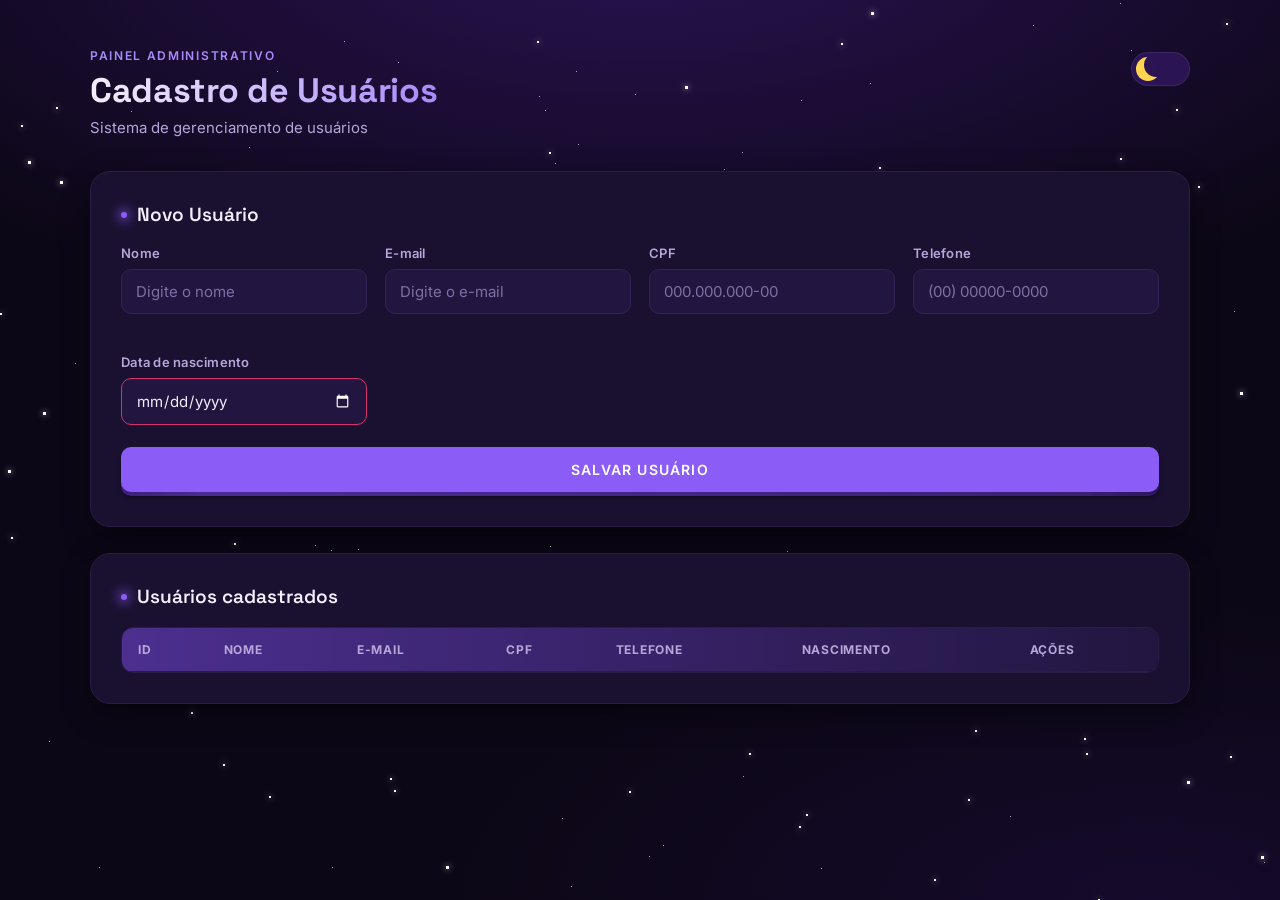
==== src/main/resources/static/index.html @ 02374634 "Initial commit" ====
<!DOCTYPE html>
<html lang="pt-BR">

<head>
    <meta charset="UTF-8">
    <meta name="viewport" content="width=device-width, initial-scale=1.0">
    <title>CRUD de Usuários</title>

    <link rel="preconnect" href="https://fonts.googleapis.com">
    <link rel="preconnect" href="https://fonts.gstatic.com" crossorigin>
    <link href="https://fonts.googleapis.com/css2?family=Space+Grotesk:wght@500;600;700&family=Inter:wght@400;500;600&display=swap" rel="stylesheet">

    <link rel="stylesheet" href="style.css">
</head>

<body data-theme="dark">

<div class="stars-wrap" aria-hidden="true">
    <div id="stars"></div>
    <div id="stars2"></div>
    <div id="stars3"></div>
</div>

<div class="container">

    <div class="header">
        <div class="header-top">
            <div>
                <p class="eyebrow">Painel administrativo</p>
                <h1>Cadastro de Usuários</h1>
                <p class="subtitle">Sistema de gerenciamento de usuários</p>
            </div>

            <label class="switch" title="Alternar tema claro/escuro">
                <input type="checkbox" id="themeToggle">
                <span class="slider"></span>
            </label>
        </div>
    </div>

    <div class="card">

        <h2>Novo Usuário</h2>

        <form id="formUsuario">

            <input type="hidden" id="id">

            <div class="grid">

                <div class="campo">
                    <label>Nome</label>
                    <input
                            type="text"
                            id="nome"
                            placeholder="Digite o nome"
                            required>
                </div>

                <div class="campo">
                    <label>E-mail</label>
                    <input
                            type="email"
                            id="email"
                            placeholder="Digite o e-mail"
                            required>
                </div>

                <div class="campo">
                    <label>CPF</label>
                    <input
                            type="text"
                            id="cpf"
                            placeholder="000.000.000-00"
                            inputmode="numeric"
                            maxlength="14"
                            required>
                    <span class="erro" id="erroCpf"></span>
                </div>

                <div class="campo">
                    <label>Telefone</label>
                    <input
                            type="text"
                            id="telefone"
                            placeholder="(00) 00000-0000"
                            inputmode="numeric"
                            maxlength="15"
                            required>
                    <span class="erro" id="erroTelefone"></span>
                </div>

                <div class="campo">
                    <label>Data de nascimento</label>
                    <input
                            type="date"
                            id="dataNascimento"
                            required>
                </div>

            </div>

            <button type="submit" class="pushable btn-salvar">
                <span class="shadow"></span>
                <span class="edge"></span>
                <span class="front">Salvar Usuário</span>
            </button>

        </form>

    </div>

    <div class="card">

        <h2>Usuários cadastrados</h2>

        <div class="table-wrap">
            <table>

                <thead>

                <tr>
                    <th>ID</th>
                    <th>Nome</th>
                    <th>E-mail</th>
                    <th>CPF</th>
                    <th>Telefone</th>
                    <th>Nascimento</th>
                    <th>Ações</th>
                </tr>

                </thead>

                <tbody id="tabelaUsuarios">

                </tbody>

            </table>
        </div>

    </div>

</div>

<script src="js.js"></script>

</body>
</html>
---- src/main/resources/static/style.css ----
/* =========================================================
   CRUD de Usuários — tema "Midnight Purple"
   ========================================================= */

* {
    margin: 0;
    padding: 0;
    box-sizing: border-box;
}

:root {
    --font-display: "Space Grotesk", "Segoe UI", sans-serif;
    --font-body: "Inter", "Segoe UI", sans-serif;
    --radius: 14px;
}

/* ---------- Tema escuro (padrão) ---------- */
body[data-theme="dark"] {
    --bg-deep: #0c0716;
    --bg-glow-1: #2a1354;
    --bg-glow-2: #150a2b;
    --surface: #1a1130;
    --surface-2: #221640;
    --surface-hover: #291a4d;
    --border: #362355;
    --border-soft: #2a1c47;
    --text: #f4eefc;
    --text-dim: #b6a6d9;
    --text-faint: #7f6ea3;
    --accent: #8b5cf6;
    --accent-strong: #a78bfa;
    --accent-soft: #4c2f8f;
    --on-accent: #ffffff;
    --danger: #d6336c;
    --danger-strong: #e64980;
    --star-opacity: 1;
    --shadow-soft: 0 10px 30px rgba(0, 0, 0, .45);
    color-scheme: dark;
}

/* ---------- Tema claro ---------- */
body[data-theme="light"] {
    --bg-deep: #f3effa;
    --bg-glow-1: #e7defb;
    --bg-glow-2: #ffffff;
    --surface: #ffffff;
    --surface-2: #f6f2fc;
    --surface-hover: #efe7fb;
    --border: #e0d3f7;
    --border-soft: #ece2fa;
    --text: #221733;
    --text-dim: #5f4f80;
    --text-faint: #8a7aa8;
    --accent: #7c3aed;
    --accent-strong: #6d28d9;
    --accent-soft: #ede4fd;
    --on-accent: #ffffff;
    --danger: #c2255c;
    --danger-strong: #a3184a;
    --star-opacity: .85;
    --shadow-soft: 0 10px 30px rgba(124, 58, 237, .12);
    color-scheme: light;
}

html, body {
    height: 100%;
}

body {
    font-family: var(--font-body);
    background: radial-gradient(ellipse 120% 80% at 50% -10%, var(--bg-glow-1), transparent 60%),
                radial-gradient(ellipse 100% 60% at 90% 100%, var(--bg-glow-2), transparent 55%),
                var(--bg-deep);
    color: var(--text);
    padding: 48px 20px 80px;
    min-height: 100%;
    position: relative;
    overflow-x: hidden;
    transition: background .4s ease, color .4s ease;
}

/* ---------- Campo estrelado (assinatura visual) ---------- */
.stars-wrap {
    position: fixed;
    inset: 0;
    z-index: 0;
    pointer-events: none;
    opacity: var(--star-opacity);
    transition: opacity .5s ease;
}

#stars, #stars2, #stars3 {
    position: absolute;
    top: 0;
    left: 0;
    width: 2px;
    height: 2px;
    background: transparent;
    animation: starDrift linear infinite;
    filter: drop-shadow(0 0 3px currentColor);
}

#stars { animation-duration: 140s; }
#stars2 { width: 3px; height: 3px; animation-duration: 220s; }
#stars3 { width: 1px; height: 1px; opacity: .6; animation-duration: 90s; }

@keyframes starDrift {
    from { transform: translateY(0); }
    to { transform: translateY(-2000px); }
}

/* ---------- Layout geral ---------- */
.container {
    max-width: 1100px;
    margin: 0 auto;
    position: relative;
    z-index: 1;
}

.header-top {
    display: flex;
    align-items: flex-start;
    justify-content: space-between;
    gap: 20px;
    margin-bottom: 34px;
}

.eyebrow {
    text-transform: uppercase;
    letter-spacing: .14em;
    font-size: 12px;
    font-weight: 600;
    color: var(--accent-strong);
    margin-bottom: 6px;
}

h1 {
    font-family: var(--font-display);
    font-weight: 700;
    font-size: 34px;
    letter-spacing: -.01em;
    background: linear-gradient(90deg, var(--text), var(--accent-strong));
    -webkit-background-clip: text;
    background-clip: text;
    -webkit-text-fill-color: transparent;
}

.subtitle {
    color: var(--text-dim);
    margin-top: 6px;
    font-size: 15px;
}

h2 {
    font-family: var(--font-display);
    font-weight: 600;
    font-size: 19px;
    color: var(--text);
    margin-bottom: 18px;
    display: flex;
    align-items: center;
    gap: 10px;
}

h2::before {
    content: "";
    width: 6px;
    height: 6px;
    border-radius: 50%;
    background: var(--accent);
    box-shadow: 0 0 12px 2px var(--accent);
}

.card {
    background: var(--surface);
    border: 1px solid var(--border-soft);
    border-radius: 20px;
    padding: 30px;
    margin-bottom: 26px;
    box-shadow: var(--shadow-soft);
    backdrop-filter: blur(6px);
    transition: background .4s ease, border-color .4s ease;
}

/* ---------- Formulário ---------- */
.grid {
    display: grid;
    grid-template-columns: repeat(auto-fit, minmax(230px, 1fr));
    gap: 18px;
    margin-bottom: 26px;
}

.campo {
    display: flex;
    flex-direction: column;
    gap: 8px;
    position: relative;
}

.campo label {
    font-size: 13px;
    font-weight: 600;
    color: var(--text-dim);
    letter-spacing: .02em;
}

input[type="text"],
input[type="email"],
input[type="date"] {
    font-family: var(--font-body);
    padding: 12px 14px;
    border: 1px solid var(--border);
    border-radius: 10px;
    font-size: 15px;
    background: var(--surface-2);
    color: var(--text);
    transition: .2s;
}

input::placeholder {
    color: var(--text-faint);
}

input:focus {
    outline: none;
    border-color: var(--accent);
    box-shadow: 0 0 0 3px var(--accent-soft);
}

input:invalid:not(:placeholder-shown) {
    border-color: var(--danger);
}

.erro {
    font-size: 12px;
    color: var(--danger-strong);
    min-height: 14px;
    display: block;
}

input[type="date"] {
    color-scheme: inherit;
}

/* ---------- Toggle de tema (Uiverse by alexruix, adaptado) ---------- */
.switch {
    font-size: 17px;
    position: relative;
    display: inline-block;
    width: 3.5em;
    height: 2em;
    flex-shrink: 0;
    margin-top: 4px;
}

.switch input {
    opacity: 0;
    width: 0;
    height: 0;
}

.slider {
    --background: #2a1454;
    position: absolute;
    cursor: pointer;
    top: 0;
    left: 0;
    right: 0;
    bottom: 0;
    background-color: var(--background);
    transition: .5s;
    border-radius: 30px;
    box-shadow: inset 0 0 0 1px rgba(255,255,255,.08);
}

.slider:before {
    position: absolute;
    content: "";
    height: 1.4em;
    width: 1.4em;
    border-radius: 50%;
    left: 10%;
    bottom: 15%;
    box-shadow: inset 8px -4px 0px 0px #ffd54f;
    background: var(--background);
    transition: .5s;
}

.switch input:checked + .slider {
    background-color: #a78bfa;
}

.switch input:checked + .slider:before {
    transform: translateX(100%);
    box-shadow: inset 15px -4px 0px 15px #fff7e0;
}

/* ---------- Botões "pushable" ---------- */
.pushable {
    position: relative;
    background: transparent;
    padding: 0;
    border: none;
    cursor: pointer;
    outline-offset: 4px;
    outline-color: var(--accent-strong);
    transition: filter 250ms;
    -webkit-tap-highlight-color: rgba(0, 0, 0, 0);
    font-family: var(--font-body);
}

.pushable .shadow {
    position: absolute;
    top: 0;
    left: 0;
    height: 100%;
    width: 100%;
    background: rgba(0, 0, 0, .35);
    border-radius: 10px;
    filter: blur(2px);
    will-change: transform;
    transform: translateY(2px);
    transition: transform 600ms cubic-bezier(.3, .7, .4, 1);
}

.pushable .edge {
    position: absolute;
    top: 0;
    left: 0;
    height: 100%;
    width: 100%;
    border-radius: 10px;
    background: linear-gradient(to right, #3d1f78 0%, #4c2b96 8%, #3d1f78 92%, #2c1660 100%);
}

.pushable .front {
    display: block;
    position: relative;
    border-radius: 10px;
    background: var(--accent);
    padding: 14px 30px;
    color: #fff;
    font-weight: 600;
    text-transform: uppercase;
    letter-spacing: 1.2px;
    font-size: 14px;
    transform: translateY(-4px);
    transition: transform 600ms cubic-bezier(.3, .7, .4, 1);
}

.pushable:hover { filter: brightness(112%); }

.pushable:hover .front {
    transform: translateY(-6px);
    transition: transform 250ms cubic-bezier(.3, .7, .4, 1.5);
}

.pushable:active .front {
    transform: translateY(-2px);
    transition: transform 34ms;
}

.pushable:hover .shadow {
    transform: translateY(4px);
    transition: transform 250ms cubic-bezier(.3, .7, .4, 1.5);
}

.pushable:active .shadow {
    transform: translateY(1px);
    transition: transform 34ms;
}

.pushable:focus:not(:focus-visible) { outline: none; }

.btn-salvar { width: 100%; }
.btn-salvar .front { text-align: center; }

/* Variantes menores para a tabela */
.pushable.small .front {
    padding: 8px 16px;
    font-size: 12px;
    letter-spacing: .8px;
}

.pushable.editar .edge {
    background: linear-gradient(to right, #7a5210 0%, #a3730f 8%, #7a5210 92%, #5c3d0a 100%);
}
.pushable.editar .front { background: #d1922c; color: #241300; }

.pushable.excluir .edge {
    background: linear-gradient(to right, #7a1035 0%, #9c1445 8%, #7a1035 92%, #58092a 100%);
}
.pushable.excluir .front { background: var(--danger-strong); }

/* ---------- Tabela ---------- */
.table-wrap {
    overflow-x: auto;
    border-radius: 12px;
    border: 1px solid var(--border-soft);
}

table {
    width: 100%;
    border-collapse: collapse;
    background: var(--surface-2);
    min-width: 720px;
}

thead {
    background: linear-gradient(90deg, var(--accent-soft), transparent), var(--surface-2);
}

th {
    text-align: left;
    padding: 14px 16px;
    font-size: 12px;
    text-transform: uppercase;
    letter-spacing: .06em;
    color: var(--text-dim);
    border-bottom: 1px solid var(--border-soft);
}

td {
    padding: 14px 16px;
    font-size: 14px;
    border-bottom: 1px solid var(--border-soft);
    color: var(--text);
}

tbody tr:last-child td { border-bottom: none; }

tbody tr:hover { background: var(--surface-hover); }

td .acoes {
    display: flex;
    gap: 8px;
    flex-wrap: wrap;
}

.vazio {
    text-align: center;
    padding: 30px 16px;
    color: var(--text-faint);
    font-style: italic;
}

@media (max-width: 768px) {
    body { padding: 30px 14px 60px; }
    .header-top { flex-direction: column; }
    .card { padding: 22px; }
}
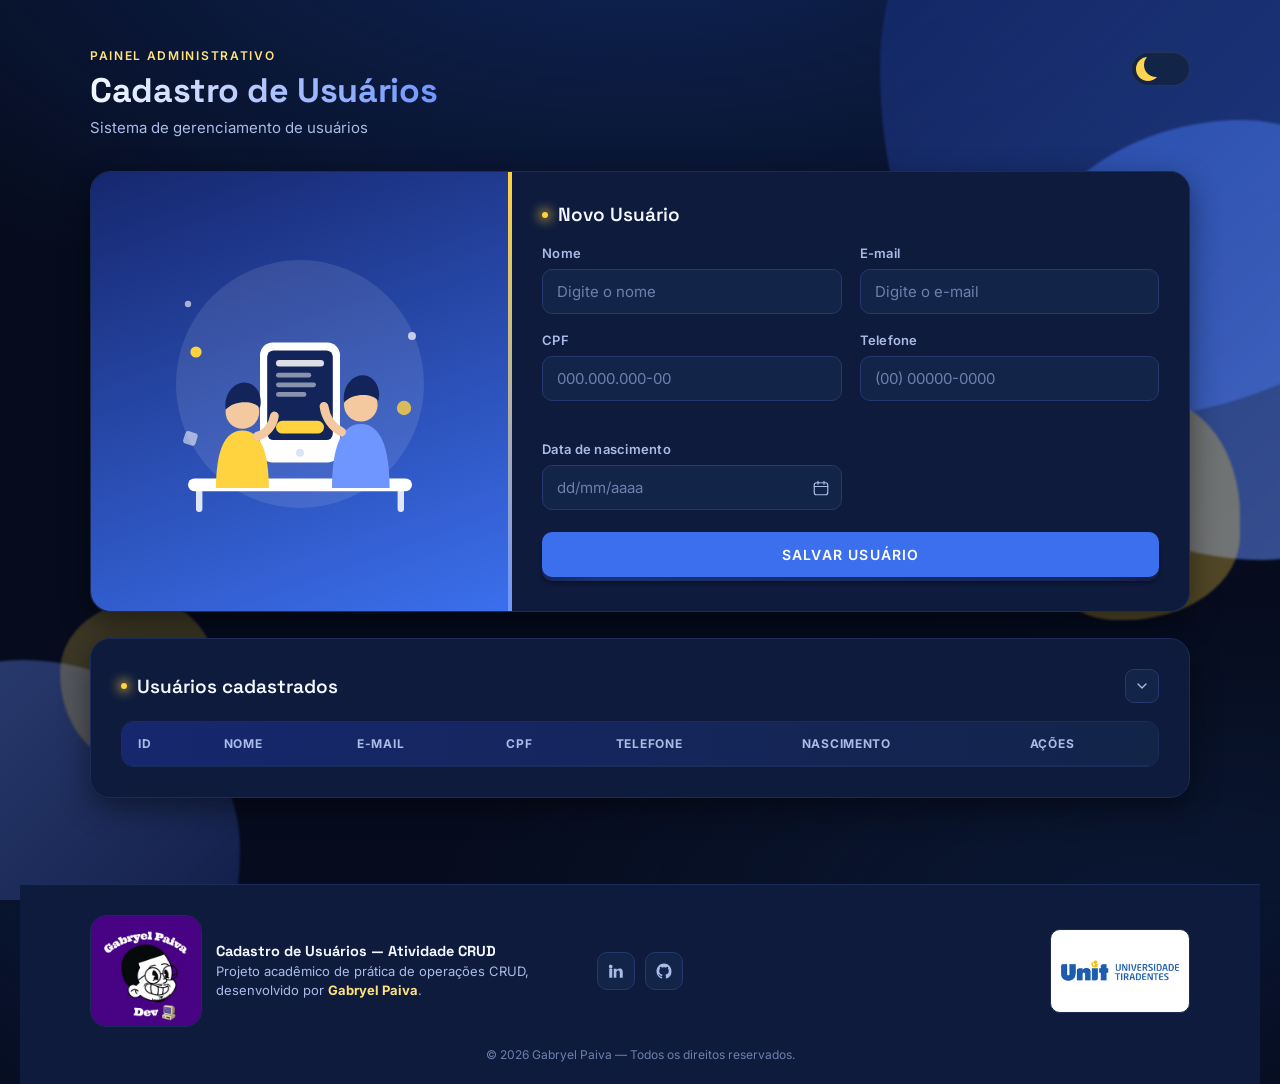
==== commit ab1fe218: "Atualização. Melhoramento do Frontend" ====
--- a/src/main/resources/static/index.html
+++ b/src/main/resources/static/index.html
@@ -6,6 +6,9 @@
     <meta name="viewport" content="width=device-width, initial-scale=1.0">
     <title>CRUD de Usuários</title>
 
+    <link rel="icon" type="image/x-icon" href="assets/favicon.ico">
+    <link rel="shortcut icon" type="image/x-icon" href="assets/favicon.ico">
+
     <link rel="preconnect" href="https://fonts.googleapis.com">
     <link rel="preconnect" href="https://fonts.gstatic.com" crossorigin>
     <link href="https://fonts.googleapis.com/css2?family=Space+Grotesk:wght@500;600;700&family=Inter:wght@400;500;600&display=swap" rel="stylesheet">
@@ -15,10 +18,12 @@
 
 <body data-theme="dark">
 
-<div class="stars-wrap" aria-hidden="true">
-    <div id="stars"></div>
-    <div id="stars2"></div>
-    <div id="stars3"></div>
+<div class="waves-wrap" aria-hidden="true">
+    <span class="blob blob-1"></span>
+    <span class="blob blob-2"></span>
+    <span class="blob blob-3"></span>
+    <span class="blob blob-4"></span>
+    <span class="blob blob-5"></span>
 </div>
 
 <div class="container">
@@ -38,108 +43,272 @@
         </div>
     </div>
 
+    <div class="card card-split">
+
+        <div class="split-illustration">
+            <svg viewBox="0 0 400 360" xmlns="http://www.w3.org/2000/svg" role="img" aria-label="Ilustração de pessoas preenchendo um formulário em um tablet">
+
+                <circle cx="200" cy="170" r="155" fill="rgba(255,255,255,0.10)"/>
+
+                <!-- mesa -->
+                <rect x="70" y="300" width="8" height="30" rx="4" fill="#ffffff" opacity=".85"/>
+                <rect x="322" y="300" width="8" height="30" rx="4" fill="#ffffff" opacity=".85"/>
+                <rect x="60" y="288" width="280" height="16" rx="8" fill="#ffffff"/>
+
+                <!-- tablet -->
+                <rect x="150" y="118" width="100" height="150" rx="16" fill="#ffffff"/>
+                <rect x="159" y="128" width="82" height="112" rx="8" fill="#12245a"/>
+                <circle cx="200" cy="256" r="5" fill="#dbe4ff"/>
+
+                <!-- ui dentro do tablet -->
+                <rect x="170" y="140" width="60" height="8" rx="4" fill="#ffffff" opacity=".85"/>
+                <rect x="170" y="156" width="44" height="6" rx="3" fill="#ffffff" opacity=".5"/>
+                <rect x="170" y="168" width="50" height="6" rx="3" fill="#ffffff" opacity=".5"/>
+                <rect x="170" y="180" width="38" height="6" rx="3" fill="#ffffff" opacity=".5"/>
+                <rect x="170" y="216" width="60" height="16" rx="8" fill="#ffd23f"/>
+
+                <!-- pessoa esquerda -->
+                <path d="M95 300 C95 255 105 228 128 228 C151 228 161 255 161 300 Z" fill="#ffd23f"/>
+                <circle cx="128" cy="205" r="21" fill="#f4c9a0"/>
+                <path d="M107 202 C104 182 118 168 130 168 C144 168 154 182 150 200 C142 190 118 190 107 202 Z" fill="#12245a"/>
+                <path d="M147 235 C158 232 166 222 168 210" stroke="#f4c9a0" stroke-width="11" stroke-linecap="round" fill="none"/>
+
+                <!-- pessoa direita -->
+                <path d="M240 300 C240 250 251 220 276 220 C301 220 312 250 312 300 Z" fill="#6f95ff"/>
+                <circle cx="276" cy="196" r="21" fill="#f4c9a0"/>
+                <path d="M255 193 C252 173 266 159 278 159 C292 159 302 173 298 191 C290 181 266 181 255 193 Z" fill="#12245a"/>
+                <path d="M252 230 C240 224 232 212 230 198" stroke="#f4c9a0" stroke-width="11" stroke-linecap="round" fill="none"/>
+
+                <!-- elementos flutuantes -->
+                <circle cx="70" cy="130" r="7" fill="#ffd23f"/>
+                <circle cx="340" cy="110" r="5" fill="#ffffff" opacity=".7"/>
+                <circle cx="330" cy="200" r="9" fill="#ffd23f" opacity=".8"/>
+                <rect x="55" y="230" width="16" height="16" rx="4" fill="#ffffff" opacity=".55" transform="rotate(18 63 238)"/>
+                <circle cx="60" cy="70" r="4" fill="#ffffff" opacity=".6"/>
+
+            </svg>
+        </div>
+
+        <div class="split-divider" aria-hidden="true"></div>
+
+        <div class="split-form">
+
+            <h2>Novo Usuário</h2>
+
+            <form id="formUsuario">
+
+                <input type="hidden" id="id">
+
+                <div class="grid">
+
+                    <div class="campo">
+                        <label>Nome</label>
+                        <input
+                                type="text"
+                                id="nome"
+                                placeholder="Digite o nome"
+                                required>
+                    </div>
+
+                    <div class="campo">
+                        <label>E-mail</label>
+                        <input
+                                type="email"
+                                id="email"
+                                placeholder="Digite o e-mail"
+                                required>
+                    </div>
+
+                    <div class="campo">
+                        <label>CPF</label>
+                        <input
+                                type="text"
+                                id="cpf"
+                                placeholder="000.000.000-00"
+                                inputmode="numeric"
+                                maxlength="14"
+                                required>
+                        <span class="erro" id="erroCpf"></span>
+                    </div>
+
+                    <div class="campo">
+                        <label>Telefone</label>
+                        <input
+                                type="text"
+                                id="telefone"
+                                placeholder="(00) 00000-0000"
+                                inputmode="numeric"
+                                maxlength="15"
+                                required>
+                        <span class="erro" id="erroTelefone"></span>
+                    </div>
+
+                    <div class="campo campo-data">
+                        <label>Data de nascimento</label>
+
+                        <div class="date-field" id="dateField">
+                            <input
+                                    type="text"
+                                    id="dataNascimento"
+                                    class="date-input"
+                                    placeholder="dd/mm/aaaa"
+                                    autocomplete="off"
+                                    readonly
+                                    required>
+
+                            <button type="button" class="date-icon-btn" id="dateIconBtn" aria-label="Abrir calendário">
+                                <svg viewBox="0 0 24 24" fill="none" xmlns="http://www.w3.org/2000/svg">
+                                    <rect x="3" y="5" width="18" height="16" rx="3" stroke="currentColor" stroke-width="1.6"/>
+                                    <path d="M8 3v4M16 3v4M3 10h18" stroke="currentColor" stroke-width="1.6" stroke-linecap="round"/>
+                                </svg>
+                            </button>
+
+                            <div class="calendar-pop" id="calendarPop">
+
+                                <div class="calendar-header">
+                                    <button type="button" class="calendar-nav" id="calPrev" aria-label="Mês anterior">
+                                        <svg viewBox="0 0 24 24" fill="none"><path d="M15 6l-6 6 6 6" stroke="currentColor" stroke-width="2" stroke-linecap="round" stroke-linejoin="round"/></svg>
+                                    </button>
+
+                                    <div class="calendar-selects">
+                                        <select id="calMonth" class="calendar-select"></select>
+                                        <select id="calYear" class="calendar-select"></select>
+                                    </div>
+
+                                    <button type="button" class="calendar-nav" id="calNext" aria-label="Próximo mês">
+                                        <svg viewBox="0 0 24 24" fill="none"><path d="M9 6l6 6-6 6" stroke="currentColor" stroke-width="2" stroke-linecap="round" stroke-linejoin="round"/></svg>
+                                    </button>
+                                </div>
+
+                                <div class="calendar-weekdays">
+                                    <span>D</span><span>S</span><span>T</span><span>Q</span><span>Q</span><span>S</span><span>S</span>
+                                </div>
+
+                                <div class="calendar-grid" id="calendarGrid"></div>
+
+                                <div class="calendar-footer">
+                                    <button type="button" class="calendar-today" id="calToday">Hoje</button>
+                                </div>
+
+                            </div>
+                        </div>
+                    </div>
+
+                </div>
+
+                <button type="submit" class="pushable btn-salvar">
+                    <span class="shadow"></span>
+                    <span class="edge"></span>
+                    <span class="front">Salvar Usuário</span>
+                </button>
+
+            </form>
+
+        </div>
+
+    </div>
+
     <div class="card">
 
-        <h2>Novo Usuário</h2>
-
-        <form id="formUsuario">
-
-            <input type="hidden" id="id">
-
-            <div class="grid">
-
-                <div class="campo">
-                    <label>Nome</label>
-                    <input
-                            type="text"
-                            id="nome"
-                            placeholder="Digite o nome"
-                            required>
-                </div>
-
-                <div class="campo">
-                    <label>E-mail</label>
-                    <input
-                            type="email"
-                            id="email"
-                            placeholder="Digite o e-mail"
-                            required>
-                </div>
-
-                <div class="campo">
-                    <label>CPF</label>
-                    <input
-                            type="text"
-                            id="cpf"
-                            placeholder="000.000.000-00"
-                            inputmode="numeric"
-                            maxlength="14"
-                            required>
-                    <span class="erro" id="erroCpf"></span>
-                </div>
-
-                <div class="campo">
-                    <label>Telefone</label>
-                    <input
-                            type="text"
-                            id="telefone"
-                            placeholder="(00) 00000-0000"
-                            inputmode="numeric"
-                            maxlength="15"
-                            required>
-                    <span class="erro" id="erroTelefone"></span>
-                </div>
-
-                <div class="campo">
-                    <label>Data de nascimento</label>
-                    <input
-                            type="date"
-                            id="dataNascimento"
-                            required>
-                </div>
-
+        <div class="card-heading">
+            <h2>Usuários cadastrados</h2>
+
+            <button type="button" class="toggle-tabela" id="toggleTabela" aria-expanded="true" aria-label="Esconder usuários cadastrados">
+                <svg viewBox="0 0 24 24" fill="none" xmlns="http://www.w3.org/2000/svg">
+                    <path d="M6 9l6 6 6-6" stroke="currentColor" stroke-width="2" stroke-linecap="round" stroke-linejoin="round"/>
+                </svg>
+            </button>
+        </div>
+
+        <div class="table-collapse" id="tableCollapse">
+            <div class="table-wrap">
+                <table>
+
+                    <thead>
+
+                    <tr>
+                        <th>ID</th>
+                        <th>Nome</th>
+                        <th>E-mail</th>
+                        <th>CPF</th>
+                        <th>Telefone</th>
+                        <th>Nascimento</th>
+                        <th>Ações</th>
+                    </tr>
+
+                    </thead>
+
+                    <tbody id="tabelaUsuarios">
+
+                    </tbody>
+
+                </table>
             </div>
-
-            <button type="submit" class="pushable btn-salvar">
+        </div>
+
+    </div>
+
+</div>
+
+<footer class="site-footer">
+    <div class="footer-inner">
+
+        <div class="footer-brand">
+            <img src="assets/Gabryel%20Paiva-Logo.png" alt="Logo de Gabryel Paiva" class="footer-logo">
+            <div>
+                <p class="footer-titulo">Cadastro de Usuários — Atividade CRUD</p>
+                <p class="footer-texto">Projeto acadêmico de prática de operações CRUD, desenvolvido por <strong>Gabryel Paiva</strong>.</p>
+            </div>
+        </div>
+
+        <div class="footer-social">
+            <a href="https://www.linkedin.com/in/gabryel-paiva-dev/" target="_blank" rel="noopener noreferrer" class="footer-icon" aria-label="LinkedIn de Gabryel Paiva">
+                <svg viewBox="0 0 24 24" fill="currentColor" xmlns="http://www.w3.org/2000/svg">
+                    <path d="M4.98 3.5a2.5 2.5 0 11-.02 5 2.5 2.5 0 01.02-5zM3 9h4v12H3zM9 9h3.8v1.7h.05c.53-1 1.83-2.1 3.77-2.1C20.6 8.6 21 11 21 14.1V21h-4v-6.2c0-1.5-.03-3.4-2.08-3.4-2.08 0-2.4 1.6-2.4 3.3V21H9z"/>
+                </svg>
+            </a>
+            <a href="https://github.com/GabryelPaivaDev" target="_blank" rel="noopener noreferrer" class="footer-icon" aria-label="GitHub de Gabryel Paiva">
+                <svg viewBox="0 0 24 24" fill="currentColor" xmlns="http://www.w3.org/2000/svg">
+                    <path d="M12 2C6.48 2 2 6.58 2 12.25c0 4.53 2.87 8.37 6.84 9.73.5.1.68-.22.68-.49 0-.24-.01-1.02-.01-1.85-2.78.62-3.37-1.19-3.37-1.19-.46-1.19-1.11-1.51-1.11-1.51-.91-.64.07-.62.07-.62 1 .07 1.53 1.06 1.53 1.06.9 1.57 2.34 1.12 2.91.86.09-.66.35-1.12.64-1.38-2.22-.26-4.56-1.14-4.56-5.06 0-1.12.39-2.03 1.03-2.75-.1-.26-.45-1.31.1-2.72 0 0 .84-.27 2.75 1.05a9.3 9.3 0 015 0c1.91-1.32 2.75-1.05 2.75-1.05.55 1.41.2 2.46.1 2.72.64.72 1.03 1.63 1.03 2.75 0 3.93-2.34 4.8-4.57 5.05.36.32.68.94.68 1.9 0 1.37-.01 2.47-.01 2.81 0 .27.18.6.69.49A10.26 10.26 0 0022 12.25C22 6.58 17.52 2 12 2z"/>
+                </svg>
+            </a>
+        </div>
+
+        <div class="footer-unit">
+            <img src="assets/Logo-UNIT.png" alt="Logo da Unit" class="footer-logo footer-logo-unit">
+        </div>
+
+    </div>
+
+    <p class="footer-copy">© 2026 Gabryel Paiva — Todos os direitos reservados.</p>
+</footer>
+
+<!-- Modal de confirmação genérico (excluir / editar) -->
+<div class="modal-overlay" id="modalOverlay">
+    <div class="modal-box" id="modalBox" role="alertdialog" aria-modal="true" aria-labelledby="modalTitulo" aria-describedby="modalMensagem">
+
+        <div class="modal-icon" id="modalIcon">
+            <svg id="modalIconSvg" viewBox="0 0 24 24" fill="none" xmlns="http://www.w3.org/2000/svg"></svg>
+        </div>
+
+        <h3 class="modal-titulo" id="modalTitulo">Confirmar ação</h3>
+        <p class="modal-mensagem" id="modalMensagem">Tem certeza?</p>
+
+        <div class="modal-acoes">
+            <button type="button" class="pushable small modal-cancelar" id="modalCancelar">
                 <span class="shadow"></span>
                 <span class="edge"></span>
-                <span class="front">Salvar Usuário</span>
+                <span class="front">Cancelar</span>
             </button>
 
-        </form>
-
-    </div>
-
-    <div class="card">
-
-        <h2>Usuários cadastrados</h2>
-
-        <div class="table-wrap">
-            <table>
-
-                <thead>
-
-                <tr>
-                    <th>ID</th>
-                    <th>Nome</th>
-                    <th>E-mail</th>
-                    <th>CPF</th>
-                    <th>Telefone</th>
-                    <th>Nascimento</th>
-                    <th>Ações</th>
-                </tr>
-
-                </thead>
-
-                <tbody id="tabelaUsuarios">
-
-                </tbody>
-
-            </table>
-        </div>
-
-    </div>
-
+            <button type="button" class="pushable small" id="modalConfirmar">
+                <span class="shadow"></span>
+                <span class="edge"></span>
+                <span class="front" id="modalConfirmarTexto">Confirmar</span>
+            </button>
+        </div>
+
+    </div>
 </div>
 
 <script src="js.js"></script>
--- a/src/main/resources/static/style.css
+++ b/src/main/resources/static/style.css
@@ -1,451 +1,1129 @@
 /* =========================================================
-   CRUD de Usuários — tema "Midnight Purple"
+   CRUD de Usuários — tema "Blue Horizon" (azul, amarelo, branco)
    ========================================================= */
 
 * {
-    margin: 0;
-    padding: 0;
-    box-sizing: border-box;
+  margin: 0;
+  padding: 0;
+  box-sizing: border-box;
 }
 
 :root {
-    --font-display: "Space Grotesk", "Segoe UI", sans-serif;
-    --font-body: "Inter", "Segoe UI", sans-serif;
-    --radius: 14px;
+  --font-display: "Space Grotesk", "Segoe UI", sans-serif;
+  --font-body: "Inter", "Segoe UI", sans-serif;
+  --radius: 14px;
 }
 
 /* ---------- Tema escuro (padrão) ---------- */
 body[data-theme="dark"] {
-    --bg-deep: #0c0716;
-    --bg-glow-1: #2a1354;
-    --bg-glow-2: #150a2b;
-    --surface: #1a1130;
-    --surface-2: #221640;
-    --surface-hover: #291a4d;
-    --border: #362355;
-    --border-soft: #2a1c47;
-    --text: #f4eefc;
-    --text-dim: #b6a6d9;
-    --text-faint: #7f6ea3;
-    --accent: #8b5cf6;
-    --accent-strong: #a78bfa;
-    --accent-soft: #4c2f8f;
-    --on-accent: #ffffff;
-    --danger: #d6336c;
-    --danger-strong: #e64980;
-    --star-opacity: 1;
-    --shadow-soft: 0 10px 30px rgba(0, 0, 0, .45);
-    color-scheme: dark;
+  --bg-deep: #060c1e;
+  --bg-glow-1: #0f2557;
+  --bg-glow-2: #0a1733;
+  --surface: #0e1b3d;
+  --surface-2: #132449;
+  --surface-hover: #1a2f5c;
+  --border: #24386f;
+  --border-soft: #1b2c58;
+  --text: #f3f7ff;
+  --text-dim: #a9bbe6;
+  --text-faint: #6d80ad;
+  --accent: #3b6fed;
+  --accent-strong: #6f95ff;
+  --accent-soft: #16276e;
+  --on-accent: #ffffff;
+  --highlight: #ffd23f;
+  --highlight-strong: #ffe27a;
+  --danger: #e0446a;
+  --danger-strong: #ef5c82;
+  --shadow-soft: 0 10px 30px rgba(0, 0, 0, 0.45);
+  color-scheme: dark;
 }
 
 /* ---------- Tema claro ---------- */
 body[data-theme="light"] {
-    --bg-deep: #f3effa;
-    --bg-glow-1: #e7defb;
-    --bg-glow-2: #ffffff;
-    --surface: #ffffff;
-    --surface-2: #f6f2fc;
-    --surface-hover: #efe7fb;
-    --border: #e0d3f7;
-    --border-soft: #ece2fa;
-    --text: #221733;
-    --text-dim: #5f4f80;
-    --text-faint: #8a7aa8;
-    --accent: #7c3aed;
-    --accent-strong: #6d28d9;
-    --accent-soft: #ede4fd;
-    --on-accent: #ffffff;
-    --danger: #c2255c;
-    --danger-strong: #a3184a;
-    --star-opacity: .85;
-    --shadow-soft: 0 10px 30px rgba(124, 58, 237, .12);
-    color-scheme: light;
-}
-
-html, body {
-    height: 100%;
-}
-
+  --bg-deep: #f3f7ff;
+  --bg-glow-1: #e3ecff;
+  --bg-glow-2: #fffaea;
+  --surface: #ffffff;
+  --surface-2: #f1f5ff;
+  --surface-hover: #e6edff;
+  --border: #d7e2fb;
+  --border-soft: #e7edfb;
+  --text: #0f1a35;
+  --text-dim: #49598a;
+  --text-faint: #8493ba;
+  --accent: #2f5be0;
+  --accent-strong: #1c3fb3;
+  --accent-soft: #dde6ff;
+  --on-accent: #ffffff;
+  --highlight: #ffc72c;
+  --highlight-strong: #ffb100;
+  --danger: #d1274c;
+  --danger-strong: #b31640;
+  --shadow-soft: 0 10px 30px rgba(47, 91, 224, 0.14);
+  color-scheme: light;
+}
+
+html,
 body {
-    font-family: var(--font-body);
-    background: radial-gradient(ellipse 120% 80% at 50% -10%, var(--bg-glow-1), transparent 60%),
-                radial-gradient(ellipse 100% 60% at 90% 100%, var(--bg-glow-2), transparent 55%),
-                var(--bg-deep);
-    color: var(--text);
-    padding: 48px 20px 80px;
-    min-height: 100%;
-    position: relative;
-    overflow-x: hidden;
-    transition: background .4s ease, color .4s ease;
-}
-
-/* ---------- Campo estrelado (assinatura visual) ---------- */
-.stars-wrap {
-    position: fixed;
-    inset: 0;
-    z-index: 0;
-    pointer-events: none;
-    opacity: var(--star-opacity);
-    transition: opacity .5s ease;
-}
-
-#stars, #stars2, #stars3 {
-    position: absolute;
-    top: 0;
-    left: 0;
-    width: 2px;
-    height: 2px;
-    background: transparent;
-    animation: starDrift linear infinite;
-    filter: drop-shadow(0 0 3px currentColor);
-}
-
-#stars { animation-duration: 140s; }
-#stars2 { width: 3px; height: 3px; animation-duration: 220s; }
-#stars3 { width: 1px; height: 1px; opacity: .6; animation-duration: 90s; }
-
-@keyframes starDrift {
-    from { transform: translateY(0); }
-    to { transform: translateY(-2000px); }
+  height: 100%;
+}
+
+body {
+  font-family: var(--font-body);
+  background:
+    radial-gradient(
+      ellipse 120% 80% at 50% -10%,
+      var(--bg-glow-1),
+      transparent 60%
+    ),
+    radial-gradient(
+      ellipse 100% 60% at 90% 100%,
+      var(--bg-glow-2),
+      transparent 55%
+    ),
+    var(--bg-deep);
+  color: var(--text);
+  padding: 48px 20px 0;
+  min-height: 100%;
+  position: relative;
+  overflow-x: hidden;
+  transition:
+    background 0.4s ease,
+    color 0.4s ease;
+  display: flex;
+  flex-direction: column;
+}
+
+/* ---------- Cascata de formas (assinatura visual) ---------- */
+.waves-wrap {
+  position: fixed;
+  inset: 0;
+  z-index: 0;
+  overflow: hidden;
+  pointer-events: none;
+}
+
+.blob {
+  position: absolute;
+  filter: blur(1px);
+  transition:
+    background 0.4s ease,
+    opacity 0.4s ease;
+}
+
+.blob-1 {
+  width: 640px;
+  height: 640px;
+  top: -220px;
+  right: -240px;
+  border-radius: 42% 58% 65% 35% / 45% 40% 60% 55%;
+  background: linear-gradient(135deg, var(--accent-soft), var(--accent));
+  opacity: 0.55;
+}
+
+.blob-2 {
+  width: 440px;
+  height: 440px;
+  top: 120px;
+  right: -160px;
+  border-radius: 55% 45% 40% 60% / 50% 55% 45% 50%;
+  background: linear-gradient(135deg, var(--accent), var(--accent-strong));
+  opacity: 0.5;
+}
+
+.blob-3 {
+  width: 220px;
+  height: 220px;
+  top: 400px;
+  right: 40px;
+  border-radius: 60% 40% 55% 45% / 45% 55% 40% 60%;
+  background: var(--highlight);
+  opacity: 0.3;
+}
+
+.blob-4 {
+  width: 420px;
+  height: 420px;
+  bottom: -180px;
+  left: -180px;
+  border-radius: 48% 52% 38% 62% / 55% 45% 55% 45%;
+  background: linear-gradient(135deg, var(--accent-strong), var(--accent-soft));
+  opacity: 0.4;
+}
+
+.blob-5 {
+  width: 160px;
+  height: 160px;
+  bottom: 140px;
+  left: 60px;
+  border-radius: 55% 45% 60% 40% / 45% 55% 45% 55%;
+  background: var(--highlight);
+  opacity: 0.22;
 }
 
 /* ---------- Layout geral ---------- */
 .container {
-    max-width: 1100px;
-    margin: 0 auto;
-    position: relative;
-    z-index: 1;
+  max-width: 1100px;
+  margin: 0 auto;
+  position: relative;
+  z-index: 1;
+  width: 100%;
+  flex: 1;
+  padding-bottom: 60px;
 }
 
 .header-top {
-    display: flex;
-    align-items: flex-start;
-    justify-content: space-between;
-    gap: 20px;
-    margin-bottom: 34px;
+  display: flex;
+  align-items: flex-start;
+  justify-content: space-between;
+  gap: 20px;
+  margin-bottom: 34px;
 }
 
 .eyebrow {
-    text-transform: uppercase;
-    letter-spacing: .14em;
-    font-size: 12px;
-    font-weight: 600;
-    color: var(--accent-strong);
-    margin-bottom: 6px;
+  text-transform: uppercase;
+  letter-spacing: 0.14em;
+  font-size: 12px;
+  font-weight: 600;
+  color: var(--highlight-strong);
+  margin-bottom: 6px;
 }
 
 h1 {
-    font-family: var(--font-display);
-    font-weight: 700;
-    font-size: 34px;
-    letter-spacing: -.01em;
-    background: linear-gradient(90deg, var(--text), var(--accent-strong));
-    -webkit-background-clip: text;
-    background-clip: text;
-    -webkit-text-fill-color: transparent;
+  font-family: var(--font-display);
+  font-weight: 700;
+  font-size: 34px;
+  letter-spacing: -0.01em;
+  background: linear-gradient(90deg, var(--text), var(--accent-strong));
+  -webkit-background-clip: text;
+  background-clip: text;
+  -webkit-text-fill-color: transparent;
 }
 
 .subtitle {
-    color: var(--text-dim);
-    margin-top: 6px;
-    font-size: 15px;
+  color: var(--text-dim);
+  margin-top: 6px;
+  font-size: 15px;
 }
 
 h2 {
-    font-family: var(--font-display);
-    font-weight: 600;
-    font-size: 19px;
-    color: var(--text);
-    margin-bottom: 18px;
-    display: flex;
-    align-items: center;
-    gap: 10px;
+  font-family: var(--font-display);
+  font-weight: 600;
+  font-size: 19px;
+  color: var(--text);
+  margin-bottom: 18px;
+  display: flex;
+  align-items: center;
+  gap: 10px;
 }
 
 h2::before {
-    content: "";
-    width: 6px;
-    height: 6px;
-    border-radius: 50%;
-    background: var(--accent);
-    box-shadow: 0 0 12px 2px var(--accent);
+  content: "";
+  width: 6px;
+  height: 6px;
+  border-radius: 50%;
+  background: var(--highlight);
+  box-shadow: 0 0 12px 2px var(--highlight);
 }
 
 .card {
-    background: var(--surface);
-    border: 1px solid var(--border-soft);
-    border-radius: 20px;
-    padding: 30px;
-    margin-bottom: 26px;
-    box-shadow: var(--shadow-soft);
-    backdrop-filter: blur(6px);
-    transition: background .4s ease, border-color .4s ease;
+  background: var(--surface);
+  border: 1px solid var(--border-soft);
+  border-radius: 20px;
+  padding: 30px;
+  margin-bottom: 26px;
+  box-shadow: var(--shadow-soft);
+  backdrop-filter: blur(6px);
+  transition:
+    background 0.4s ease,
+    border-color 0.4s ease;
 }
 
 /* ---------- Formulário ---------- */
 .grid {
-    display: grid;
-    grid-template-columns: repeat(auto-fit, minmax(230px, 1fr));
-    gap: 18px;
-    margin-bottom: 26px;
+  display: grid;
+  grid-template-columns: repeat(auto-fit, minmax(230px, 1fr));
+  gap: 18px;
+  margin-bottom: 26px;
 }
 
 .campo {
-    display: flex;
-    flex-direction: column;
-    gap: 8px;
-    position: relative;
+  display: flex;
+  flex-direction: column;
+  gap: 8px;
+  position: relative;
 }
 
 .campo label {
-    font-size: 13px;
-    font-weight: 600;
-    color: var(--text-dim);
-    letter-spacing: .02em;
+  font-size: 13px;
+  font-weight: 600;
+  color: var(--text-dim);
+  letter-spacing: 0.02em;
 }
 
 input[type="text"],
 input[type="email"],
 input[type="date"] {
-    font-family: var(--font-body);
-    padding: 12px 14px;
-    border: 1px solid var(--border);
-    border-radius: 10px;
-    font-size: 15px;
-    background: var(--surface-2);
-    color: var(--text);
-    transition: .2s;
+  font-family: var(--font-body);
+  padding: 12px 14px;
+  border: 1px solid var(--border);
+  border-radius: 10px;
+  font-size: 15px;
+  background: var(--surface-2);
+  color: var(--text);
+  transition: 0.2s;
 }
 
 input::placeholder {
-    color: var(--text-faint);
+  color: var(--text-faint);
 }
 
 input:focus {
-    outline: none;
-    border-color: var(--accent);
-    box-shadow: 0 0 0 3px var(--accent-soft);
+  outline: none;
+  border-color: var(--accent);
+  box-shadow: 0 0 0 3px var(--accent-soft);
 }
 
 input:invalid:not(:placeholder-shown) {
-    border-color: var(--danger);
+  border-color: var(--danger);
 }
 
 .erro {
-    font-size: 12px;
-    color: var(--danger-strong);
-    min-height: 14px;
-    display: block;
+  font-size: 12px;
+  color: var(--danger-strong);
+  min-height: 14px;
+  display: block;
 }
 
 input[type="date"] {
-    color-scheme: inherit;
+  color-scheme: inherit;
 }
 
 /* ---------- Toggle de tema (Uiverse by alexruix, adaptado) ---------- */
 .switch {
-    font-size: 17px;
-    position: relative;
-    display: inline-block;
-    width: 3.5em;
-    height: 2em;
-    flex-shrink: 0;
-    margin-top: 4px;
+  font-size: 17px;
+  position: relative;
+  display: inline-block;
+  width: 3.5em;
+  height: 2em;
+  flex-shrink: 0;
+  margin-top: 4px;
 }
 
 .switch input {
-    opacity: 0;
-    width: 0;
-    height: 0;
+  opacity: 0;
+  width: 0;
+  height: 0;
 }
 
 .slider {
-    --background: #2a1454;
-    position: absolute;
-    cursor: pointer;
-    top: 0;
-    left: 0;
-    right: 0;
-    bottom: 0;
-    background-color: var(--background);
-    transition: .5s;
-    border-radius: 30px;
-    box-shadow: inset 0 0 0 1px rgba(255,255,255,.08);
+  --background: #132449;
+  position: absolute;
+  cursor: pointer;
+  top: 0;
+  left: 0;
+  right: 0;
+  bottom: 0;
+  background-color: var(--background);
+  transition: 0.5s;
+  border-radius: 30px;
+  box-shadow: inset 0 0 0 1px rgba(255, 255, 255, 0.08);
 }
 
 .slider:before {
-    position: absolute;
-    content: "";
-    height: 1.4em;
-    width: 1.4em;
-    border-radius: 50%;
-    left: 10%;
-    bottom: 15%;
-    box-shadow: inset 8px -4px 0px 0px #ffd54f;
-    background: var(--background);
-    transition: .5s;
+  position: absolute;
+  content: "";
+  height: 1.4em;
+  width: 1.4em;
+  border-radius: 50%;
+  left: 10%;
+  bottom: 15%;
+  box-shadow: inset 8px -4px 0px 0px #ffd54f;
+  background: var(--background);
+  transition: 0.5s;
 }
 
 .switch input:checked + .slider {
-    background-color: #a78bfa;
+  background-color: #3b6fed;
 }
 
 .switch input:checked + .slider:before {
-    transform: translateX(100%);
-    box-shadow: inset 15px -4px 0px 15px #fff7e0;
+  transform: translateX(100%);
+  box-shadow: inset 15px -4px 0px 15px #ffc72c;
 }
 
 /* ---------- Botões "pushable" ---------- */
 .pushable {
-    position: relative;
-    background: transparent;
-    padding: 0;
-    border: none;
-    cursor: pointer;
-    outline-offset: 4px;
-    outline-color: var(--accent-strong);
-    transition: filter 250ms;
-    -webkit-tap-highlight-color: rgba(0, 0, 0, 0);
-    font-family: var(--font-body);
+  position: relative;
+  background: transparent;
+  padding: 0;
+  border: none;
+  cursor: pointer;
+  outline-offset: 4px;
+  outline-color: var(--accent-strong);
+  transition: filter 250ms;
+  -webkit-tap-highlight-color: rgba(0, 0, 0, 0);
+  font-family: var(--font-body);
 }
 
 .pushable .shadow {
-    position: absolute;
-    top: 0;
-    left: 0;
-    height: 100%;
-    width: 100%;
-    background: rgba(0, 0, 0, .35);
-    border-radius: 10px;
-    filter: blur(2px);
-    will-change: transform;
-    transform: translateY(2px);
-    transition: transform 600ms cubic-bezier(.3, .7, .4, 1);
+  position: absolute;
+  top: 0;
+  left: 0;
+  height: 100%;
+  width: 100%;
+  background: rgba(0, 0, 0, 0.35);
+  border-radius: 10px;
+  filter: blur(2px);
+  will-change: transform;
+  transform: translateY(2px);
+  transition: transform 600ms cubic-bezier(0.3, 0.7, 0.4, 1);
 }
 
 .pushable .edge {
-    position: absolute;
-    top: 0;
-    left: 0;
-    height: 100%;
-    width: 100%;
-    border-radius: 10px;
-    background: linear-gradient(to right, #3d1f78 0%, #4c2b96 8%, #3d1f78 92%, #2c1660 100%);
+  position: absolute;
+  top: 0;
+  left: 0;
+  height: 100%;
+  width: 100%;
+  border-radius: 10px;
+  background: linear-gradient(
+    to right,
+    #17265a 0%,
+    #1e3272 8%,
+    #17265a 92%,
+    #101c45 100%
+  );
 }
 
 .pushable .front {
-    display: block;
-    position: relative;
-    border-radius: 10px;
-    background: var(--accent);
-    padding: 14px 30px;
-    color: #fff;
-    font-weight: 600;
-    text-transform: uppercase;
-    letter-spacing: 1.2px;
-    font-size: 14px;
-    transform: translateY(-4px);
-    transition: transform 600ms cubic-bezier(.3, .7, .4, 1);
-}
-
-.pushable:hover { filter: brightness(112%); }
+  display: block;
+  position: relative;
+  border-radius: 10px;
+  background: var(--accent);
+  padding: 14px 30px;
+  color: #fff;
+  font-weight: 600;
+  text-transform: uppercase;
+  letter-spacing: 1.2px;
+  font-size: 14px;
+  transform: translateY(-4px);
+  transition: transform 600ms cubic-bezier(0.3, 0.7, 0.4, 1);
+}
+
+.pushable:hover {
+  filter: brightness(112%);
+}
 
 .pushable:hover .front {
-    transform: translateY(-6px);
-    transition: transform 250ms cubic-bezier(.3, .7, .4, 1.5);
+  transform: translateY(-6px);
+  transition: transform 250ms cubic-bezier(0.3, 0.7, 0.4, 1.5);
 }
 
 .pushable:active .front {
-    transform: translateY(-2px);
-    transition: transform 34ms;
+  transform: translateY(-2px);
+  transition: transform 34ms;
 }
 
 .pushable:hover .shadow {
-    transform: translateY(4px);
-    transition: transform 250ms cubic-bezier(.3, .7, .4, 1.5);
+  transform: translateY(4px);
+  transition: transform 250ms cubic-bezier(0.3, 0.7, 0.4, 1.5);
 }
 
 .pushable:active .shadow {
-    transform: translateY(1px);
-    transition: transform 34ms;
-}
-
-.pushable:focus:not(:focus-visible) { outline: none; }
-
-.btn-salvar { width: 100%; }
-.btn-salvar .front { text-align: center; }
+  transform: translateY(1px);
+  transition: transform 34ms;
+}
+
+.pushable:focus:not(:focus-visible) {
+  outline: none;
+}
+
+.btn-salvar {
+  width: 100%;
+}
+.btn-salvar .front {
+  text-align: center;
+}
 
 /* Variantes menores para a tabela */
 .pushable.small .front {
-    padding: 8px 16px;
-    font-size: 12px;
-    letter-spacing: .8px;
+  padding: 8px 16px;
+  font-size: 12px;
+  letter-spacing: 0.8px;
 }
 
 .pushable.editar .edge {
-    background: linear-gradient(to right, #7a5210 0%, #a3730f 8%, #7a5210 92%, #5c3d0a 100%);
-}
-.pushable.editar .front { background: #d1922c; color: #241300; }
+  background: linear-gradient(
+    to right,
+    #8a6a06 0%,
+    #b38a08 8%,
+    #8a6a06 92%,
+    #664e04 100%
+  );
+}
+.pushable.editar .front {
+  background: var(--highlight);
+  color: #241b00;
+}
 
 .pushable.excluir .edge {
-    background: linear-gradient(to right, #7a1035 0%, #9c1445 8%, #7a1035 92%, #58092a 100%);
-}
-.pushable.excluir .front { background: var(--danger-strong); }
+  background: linear-gradient(
+    to right,
+    #7a1035 0%,
+    #9c1445 8%,
+    #7a1035 92%,
+    #58092a 100%
+  );
+}
+.pushable.excluir .front {
+  background: var(--danger-strong);
+}
 
 /* ---------- Tabela ---------- */
 .table-wrap {
-    overflow-x: auto;
-    border-radius: 12px;
-    border: 1px solid var(--border-soft);
+  overflow-x: auto;
+  border-radius: 12px;
+  border: 1px solid var(--border-soft);
 }
 
 table {
+  width: 100%;
+  border-collapse: collapse;
+  background: var(--surface-2);
+  min-width: 720px;
+}
+
+thead {
+  background:
+    linear-gradient(90deg, var(--accent-soft), transparent), var(--surface-2);
+}
+
+th {
+  text-align: left;
+  padding: 14px 16px;
+  font-size: 12px;
+  text-transform: uppercase;
+  letter-spacing: 0.06em;
+  color: var(--text-dim);
+  border-bottom: 1px solid var(--border-soft);
+}
+
+td {
+  padding: 14px 16px;
+  font-size: 14px;
+  border-bottom: 1px solid var(--border-soft);
+  color: var(--text);
+}
+
+tbody tr:last-child td {
+  border-bottom: none;
+}
+
+tbody tr:hover {
+  background: var(--surface-hover);
+}
+
+td .acoes {
+  display: flex;
+  gap: 8px;
+  flex-wrap: wrap;
+}
+
+.vazio {
+  text-align: center;
+  padding: 30px 16px;
+  color: var(--text-faint);
+  font-style: italic;
+}
+
+@media (max-width: 768px) {
+  body {
+    padding: 30px 14px 0;
+  }
+  .header-top {
+    flex-direction: column;
+  }
+  .card {
+    padding: 22px;
+  }
+}
+
+/* =========================================================
+   Card "Novo Usuário" dividido — ilustração + formulário
+   ========================================================= */
+
+.card-split {
+  padding: 0;
+  display: grid;
+  grid-template-columns: minmax(220px, 38%) 4px 1fr;
+  align-items: stretch;
+}
+
+.split-illustration {
+  position: relative;
+  background: linear-gradient(160deg, var(--accent-soft), var(--accent));
+  display: flex;
+  align-items: center;
+  justify-content: center;
+  padding: 30px;
+  min-height: 320px;
+  border-radius: 20px 0 0 20px;
+  overflow: hidden;
+}
+
+.split-illustration svg {
+  width: 100%;
+  height: auto;
+  max-width: 320px;
+}
+
+.split-divider {
+  width: 4px;
+  background: linear-gradient(180deg, var(--highlight), var(--accent-strong));
+}
+
+.split-form {
+  padding: 30px;
+  overflow: visible;
+}
+
+.split-form h2 {
+  margin-bottom: 18px;
+}
+
+@media (max-width: 768px) {
+  .card-split {
+    grid-template-columns: 1fr;
+  }
+  .split-divider {
     width: 100%;
-    border-collapse: collapse;
-    background: var(--surface-2);
-    min-width: 720px;
-}
-
-thead {
-    background: linear-gradient(90deg, var(--accent-soft), transparent), var(--surface-2);
-}
-
-th {
-    text-align: left;
-    padding: 14px 16px;
-    font-size: 12px;
-    text-transform: uppercase;
-    letter-spacing: .06em;
-    color: var(--text-dim);
-    border-bottom: 1px solid var(--border-soft);
-}
-
-td {
-    padding: 14px 16px;
-    font-size: 14px;
-    border-bottom: 1px solid var(--border-soft);
-    color: var(--text);
-}
-
-tbody tr:last-child td { border-bottom: none; }
-
-tbody tr:hover { background: var(--surface-hover); }
-
-td .acoes {
-    display: flex;
-    gap: 8px;
-    flex-wrap: wrap;
-}
-
-.vazio {
+    height: 4px;
+  }
+  .split-illustration {
+    min-height: 220px;
+    padding: 22px;
+    border-radius: 20px 20px 0 0;
+  }
+  .split-form {
+    padding: 22px;
+  }
+}
+
+/* =========================================================
+   Campo de data com calendário customizado
+   ========================================================= */
+
+.campo-data {
+  position: relative;
+}
+
+.date-field {
+  position: relative;
+}
+
+.date-input {
+  width: 100%;
+  padding-right: 42px;
+  cursor: pointer;
+}
+
+.date-icon-btn {
+  position: absolute;
+  right: 5px;
+  top: 50%;
+  transform: translateY(-50%);
+  width: 32px;
+  height: 32px;
+  display: flex;
+  align-items: center;
+  justify-content: center;
+  background: transparent;
+  border: none;
+  border-radius: 8px;
+  color: var(--text-dim);
+  cursor: pointer;
+  transition: 0.2s;
+}
+
+.date-icon-btn svg {
+  width: 18px;
+  height: 18px;
+}
+
+.date-icon-btn:hover {
+  color: var(--accent-strong);
+  background: var(--surface-hover);
+}
+
+.calendar-pop {
+  position: absolute;
+  bottom: calc(100% + 8px);
+  top: auto;
+  left: 0;
+  width: 280px;
+  max-width: calc(100vw - 40px);
+  background: var(--surface);
+  border: 1px solid var(--border);
+  border-radius: 14px;
+  box-shadow: var(--shadow-soft);
+  padding: 14px;
+  z-index: 30;
+  opacity: 0;
+  visibility: hidden;
+  pointer-events: none;
+  transform: translateY(8px) scale(0.98);
+  transition:
+    opacity 0.18s ease,
+    transform 0.18s ease,
+    visibility 0.18s;
+}
+
+.calendar-pop.aberto {
+  opacity: 1;
+  visibility: visible;
+  pointer-events: auto;
+  transform: translateY(0) scale(1);
+}
+
+.calendar-header {
+  display: flex;
+  align-items: center;
+  justify-content: space-between;
+  gap: 6px;
+  margin-bottom: 12px;
+}
+
+.calendar-nav {
+  width: 28px;
+  height: 28px;
+  border: 1px solid var(--border);
+  background: var(--surface-2);
+  border-radius: 8px;
+  color: var(--text-dim);
+  display: flex;
+  align-items: center;
+  justify-content: center;
+  cursor: pointer;
+  flex-shrink: 0;
+  transition: 0.2s;
+}
+
+.calendar-nav svg {
+  width: 15px;
+  height: 15px;
+}
+
+.calendar-nav:hover {
+  color: var(--accent-strong);
+  border-color: var(--accent);
+}
+
+.calendar-selects {
+  display: flex;
+  gap: 6px;
+  flex: 1;
+  min-width: 0;
+}
+
+.calendar-select {
+  flex: 1;
+  min-width: 0;
+  padding: 6px 4px;
+  border-radius: 8px;
+  border: 1px solid var(--border);
+  background: var(--surface-2);
+  color: var(--text);
+  font-size: 12.5px;
+  font-family: var(--font-body);
+  font-weight: 600;
+  cursor: pointer;
+}
+
+.calendar-select:focus {
+  outline: none;
+  border-color: var(--accent);
+}
+
+.calendar-weekdays {
+  display: grid;
+  grid-template-columns: repeat(7, 1fr);
+  text-align: center;
+  font-size: 11px;
+  font-weight: 600;
+  color: var(--text-faint);
+  margin-bottom: 4px;
+}
+
+.calendar-grid {
+  display: grid;
+  grid-template-columns: repeat(7, 1fr);
+  gap: 2px;
+}
+
+.calendar-dia {
+  aspect-ratio: 1;
+  display: flex;
+  align-items: center;
+  justify-content: center;
+  border: none;
+  background: transparent;
+  border-radius: 8px;
+  font-size: 12.5px;
+  font-family: var(--font-body);
+  color: var(--text);
+  cursor: pointer;
+  transition: 0.15s;
+}
+
+.calendar-dia:hover {
+  background: var(--surface-hover);
+}
+
+.calendar-dia.fora-mes {
+  color: var(--text-faint);
+  opacity: 0.45;
+}
+
+.calendar-dia.selecionado {
+  background: var(--accent);
+  color: #fff;
+  font-weight: 700;
+}
+
+.calendar-dia.hoje:not(.selecionado) {
+  box-shadow: inset 0 0 0 1px var(--accent);
+}
+
+.calendar-footer {
+  margin-top: 10px;
+  display: flex;
+  justify-content: center;
+  border-top: 1px solid var(--border-soft);
+  padding-top: 10px;
+}
+
+.calendar-today {
+  background: none;
+  border: none;
+  color: var(--accent-strong);
+  font-size: 12.5px;
+  font-weight: 600;
+  cursor: pointer;
+  font-family: var(--font-body);
+}
+
+.calendar-today:hover {
+  text-decoration: underline;
+}
+
+/* =========================================================
+   Esconder / mostrar tabela de usuários (botão em seta)
+   ========================================================= */
+
+.card-heading {
+  display: flex;
+  align-items: center;
+  justify-content: space-between;
+  gap: 12px;
+  margin-bottom: 18px;
+}
+
+.card-heading h2 {
+  margin-bottom: 0;
+}
+
+.toggle-tabela {
+  display: flex;
+  align-items: center;
+  justify-content: center;
+  width: 34px;
+  height: 34px;
+  border-radius: 9px;
+  border: 1px solid var(--border);
+  background: var(--surface-2);
+  color: var(--text-dim);
+  cursor: pointer;
+  transition: 0.2s;
+  flex-shrink: 0;
+}
+
+.toggle-tabela svg {
+  width: 16px;
+  height: 16px;
+  transition: transform 0.3s ease;
+}
+
+.toggle-tabela:hover {
+  border-color: var(--accent);
+  color: var(--accent-strong);
+}
+
+.toggle-tabela.escondido svg {
+  transform: rotate(-180deg);
+}
+
+.table-collapse {
+  display: grid;
+  grid-template-rows: 1fr;
+  transition: grid-template-rows 0.35s ease;
+}
+
+.table-collapse > .table-wrap {
+  min-height: 0;
+}
+
+.table-collapse.escondido {
+  grid-template-rows: 0fr;
+}
+
+.table-collapse.escondido > .table-wrap {
+  overflow: hidden;
+}
+
+/* =========================================================
+   Modal de confirmação (excluir / editar)
+   ========================================================= */
+
+.modal-overlay {
+  position: fixed;
+  inset: 0;
+  z-index: 100;
+  display: flex;
+  align-items: center;
+  justify-content: center;
+  padding: 20px;
+  background: rgba(4, 8, 20, 0.6);
+  backdrop-filter: blur(4px);
+  opacity: 0;
+  visibility: hidden;
+  transition:
+    opacity 0.2s ease,
+    visibility 0.2s;
+}
+
+.modal-overlay.aberto {
+  opacity: 1;
+  visibility: visible;
+}
+
+.modal-box {
+  width: 100%;
+  max-width: 380px;
+  background: var(--surface);
+  border: 1px solid var(--border-soft);
+  border-radius: 18px;
+  padding: 28px 26px 24px;
+  box-shadow: var(--shadow-soft);
+  text-align: center;
+  transform: translateY(14px) scale(0.96);
+  transition: transform 0.25s cubic-bezier(0.3, 0.7, 0.4, 1.4);
+}
+
+.modal-overlay.aberto .modal-box {
+  transform: translateY(0) scale(1);
+}
+
+.modal-icon {
+  width: 52px;
+  height: 52px;
+  margin: 0 auto 16px;
+  border-radius: 50%;
+  display: flex;
+  align-items: center;
+  justify-content: center;
+  background: var(--accent-soft);
+  color: var(--accent-strong);
+}
+
+.modal-icon svg {
+  width: 24px;
+  height: 24px;
+}
+
+.modal-icon.perigo {
+  background: rgba(224, 68, 106, 0.14);
+  color: var(--danger-strong);
+}
+
+.modal-titulo {
+  font-family: var(--font-display);
+  font-size: 18px;
+  font-weight: 700;
+  margin-bottom: 8px;
+  color: var(--text);
+}
+
+.modal-mensagem {
+  font-size: 14px;
+  color: var(--text-dim);
+  line-height: 1.5;
+  margin-bottom: 22px;
+}
+
+.modal-acoes {
+  display: flex;
+  gap: 10px;
+  justify-content: center;
+}
+
+.modal-acoes .pushable {
+  flex: 1;
+}
+
+.modal-cancelar .edge {
+  background: linear-gradient(
+    to right,
+    #0f1b3c 0%,
+    #14234a 8%,
+    #0f1b3c 92%,
+    #0a1430 100%
+  );
+}
+
+.modal-cancelar .front {
+  background: var(--surface-2);
+  color: var(--text-dim);
+}
+
+/* =========================================================
+   Footer
+   ========================================================= */
+
+.site-footer {
+  position: relative;
+  z-index: 1;
+  margin-top: auto;
+  border-top: 1px solid var(--border-soft);
+  background: var(--surface);
+  padding: 30px 20px 22px;
+}
+
+.footer-inner {
+  max-width: 1100px;
+  margin: 0 auto;
+  display: grid;
+  grid-template-columns: 1fr auto 1fr;
+  align-items: center;
+  gap: 24px;
+}
+
+.footer-brand {
+  display: flex;
+  align-items: center;
+  gap: 14px;
+  justify-self: start;
+}
+
+.footer-logo {
+  width: 112px;
+  height: 112px;
+  border-radius: 16px;
+  border: 1px solid var(--border-soft);
+  flex-shrink: 0;
+}
+
+.footer-titulo {
+  font-family: var(--font-display);
+  font-weight: 700;
+  font-size: 14.5px;
+  color: var(--text);
+  margin-bottom: 2px;
+}
+
+.footer-texto {
+  font-size: 13px;
+  color: var(--text-dim);
+  max-width: 360px;
+  line-height: 1.5;
+}
+
+.footer-texto strong {
+  color: var(--highlight-strong);
+}
+
+.footer-social {
+  display: flex;
+  gap: 10px;
+  justify-self: center;
+}
+
+.footer-icon {
+  width: 38px;
+  height: 38px;
+  border-radius: 10px;
+  border: 1px solid var(--border);
+  background: var(--surface-2);
+  color: var(--text-dim);
+  display: flex;
+  align-items: center;
+  justify-content: center;
+  transition: 0.2s;
+}
+
+.footer-icon svg {
+  width: 18px;
+  height: 18px;
+}
+
+.footer-icon:hover {
+  color: var(--on-accent);
+  background: var(--accent);
+  border-color: var(--accent);
+  transform: translateY(-2px);
+}
+
+.footer-unit {
+  display: flex;
+  align-items: center;
+  justify-self: end;
+}
+
+.footer-logo-unit {
+  width: 140px;
+  height: auto;
+  min-height: 84px;
+  border-radius: 10px;
+  background: #ffffff;
+  padding: 8px;
+  object-fit: contain;
+  display: block;
+}
+
+.footer-copy {
+  text-align: center;
+  font-size: 12px;
+  color: var(--text-faint);
+  margin-top: 20px;
+}
+
+@media (max-width: 640px) {
+  .footer-inner {
+    grid-template-columns: 1fr;
+    justify-items: center;
     text-align: center;
-    padding: 30px 16px;
-    color: var(--text-faint);
-    font-style: italic;
-}
+  }
+  .footer-brand {
+    flex-direction: column;
+    justify-self: center;
+  }
+  .footer-texto {
+    max-width: none;
+  }
+}
+
+/* =========================================================
+   Responsivo — ajustes finais
+   ========================================================= */
 
 @media (max-width: 768px) {
-    body { padding: 30px 14px 60px; }
-    .header-top { flex-direction: column; }
-    .card { padding: 22px; }
-}
+  .calendar-pop {
+    width: 260px;
+    left: auto;
+    right: 0;
+  }
+  .modal-box {
+    padding: 24px 20px 20px;
+  }
+}
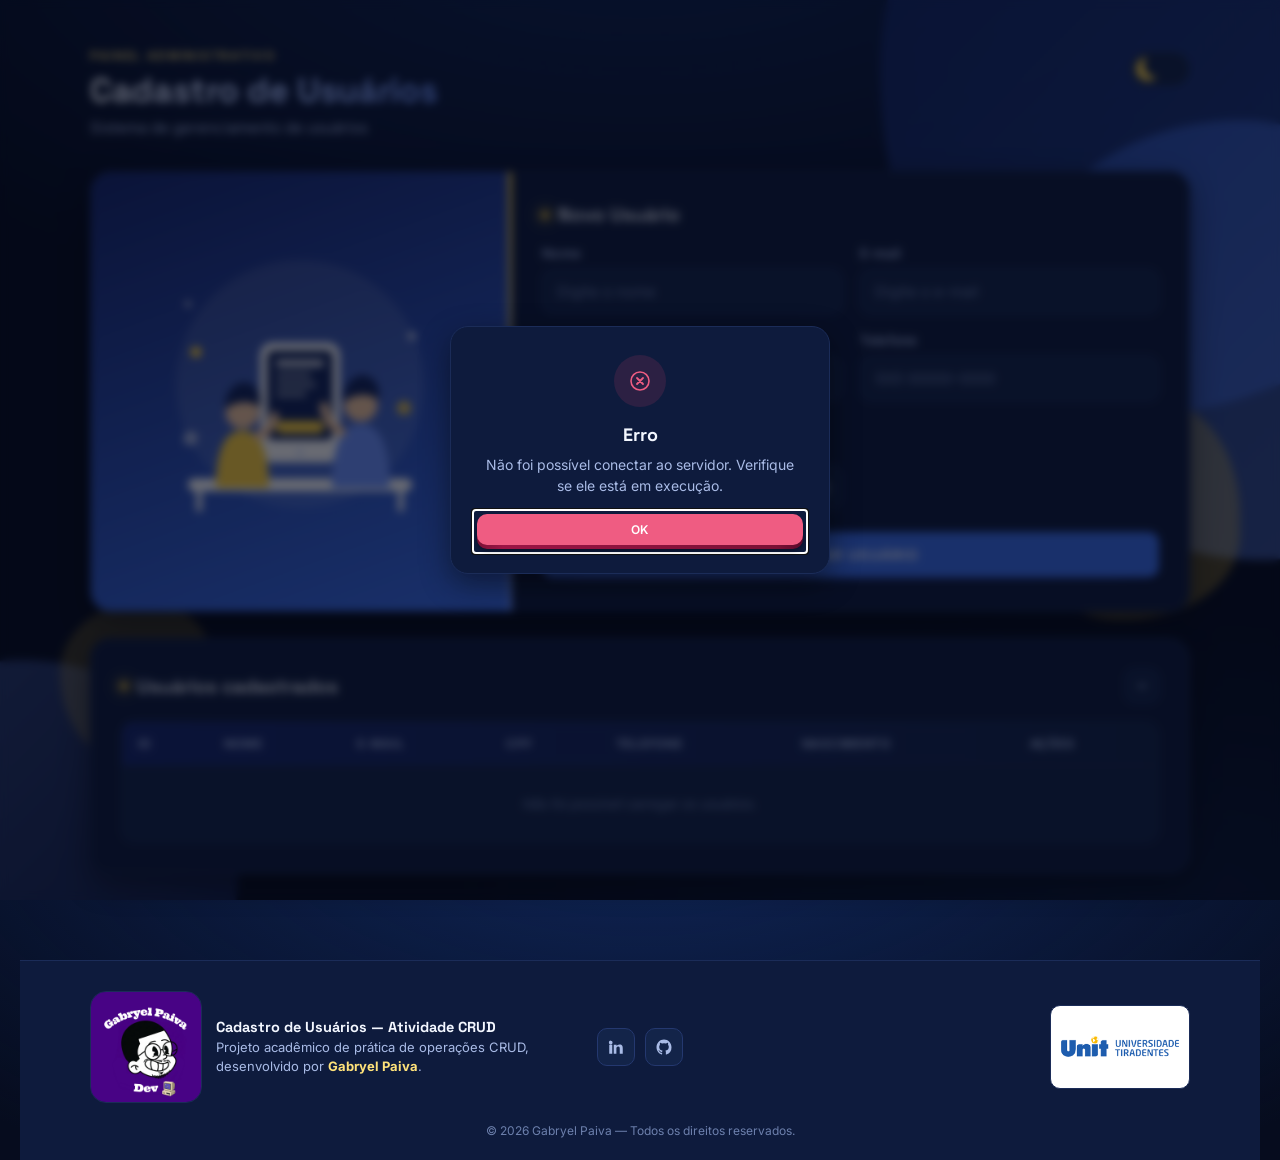
==== commit 53883d53: "Atualização. Melhoramento do Frontend. Adição de telas de notificação" ====
--- a/src/main/resources/static/index.html
+++ b/src/main/resources/static/index.html
@@ -42,7 +42,7 @@
             </label>
         </div>
     </div>
-
+    <div id="mensagem" class="mensagem oculta"></div>
     <div class="card card-split">
 
         <div class="split-illustration">
@@ -310,7 +310,6 @@
 
     </div>
 </div>
-
 <script src="js.js"></script>
 
 </body>
--- a/src/main/resources/static/style.css
+++ b/src/main/resources/static/style.css
@@ -35,6 +35,8 @@
   --highlight-strong: #ffe27a;
   --danger: #e0446a;
   --danger-strong: #ef5c82;
+  --success: #2fd480;
+  --success-strong: #58e39c;
   --shadow-soft: 0 10px 30px rgba(0, 0, 0, 0.45);
   color-scheme: dark;
 }
@@ -60,6 +62,8 @@
   --highlight-strong: #ffb100;
   --danger: #d1274c;
   --danger-strong: #b31640;
+  --success: #1f9d5c;
+  --success-strong: #178049;
   --shadow-soft: 0 10px 30px rgba(47, 91, 224, 0.14);
   color-scheme: light;
 }
@@ -1127,3 +1131,74 @@
     padding: 24px 20px 20px;
   }
 }
+/* ===========================
+   MODAL — variações por tipo + estado de carregamento
+=========================== */
+
+.modal-icon.tipo-sucesso {
+  background: rgba(47, 212, 128, 0.14);
+  color: var(--success-strong);
+}
+
+.modal-icon.tipo-erro,
+.modal-icon.tipo-excluir {
+  background: rgba(224, 68, 106, 0.14);
+  color: var(--danger-strong);
+}
+
+.modal-icon.tipo-aviso {
+  background: rgba(255, 210, 63, 0.16);
+  color: var(--highlight-strong);
+}
+
+.modal-icon.tipo-info,
+.modal-icon.tipo-editar {
+  background: var(--accent-soft);
+  color: var(--accent-strong);
+}
+
+.modal-acoes.somente-ok .pushable {
+  flex: 1 1 100%;
+}
+
+body.modal-aberto {
+  overflow: hidden;
+}
+
+/* Spinner de carregamento dentro dos botões */
+.spinner {
+  display: inline-block;
+  width: 14px;
+  height: 14px;
+  margin-right: 8px;
+  vertical-align: -2px;
+  border: 2px solid rgba(255, 255, 255, 0.35);
+  border-top-color: #fff;
+  border-radius: 50%;
+  animation: girar 0.7s linear infinite;
+}
+
+.modal-cancelar .spinner {
+  border-color: rgba(255, 255, 255, 0.15);
+  border-top-color: var(--text-dim);
+}
+
+@keyframes girar {
+  to {
+    transform: rotate(360deg);
+  }
+}
+
+.pushable:disabled,
+.pushable.carregando {
+  cursor: not-allowed;
+  pointer-events: none;
+  opacity: 0.75;
+}
+
+.pushable:disabled .front,
+.pushable.carregando .front {
+  transform: translateY(-4px);
+}
+
+/* Mensagem de erro de conexão / vazio na tabela reaproveita .vazio já existente */
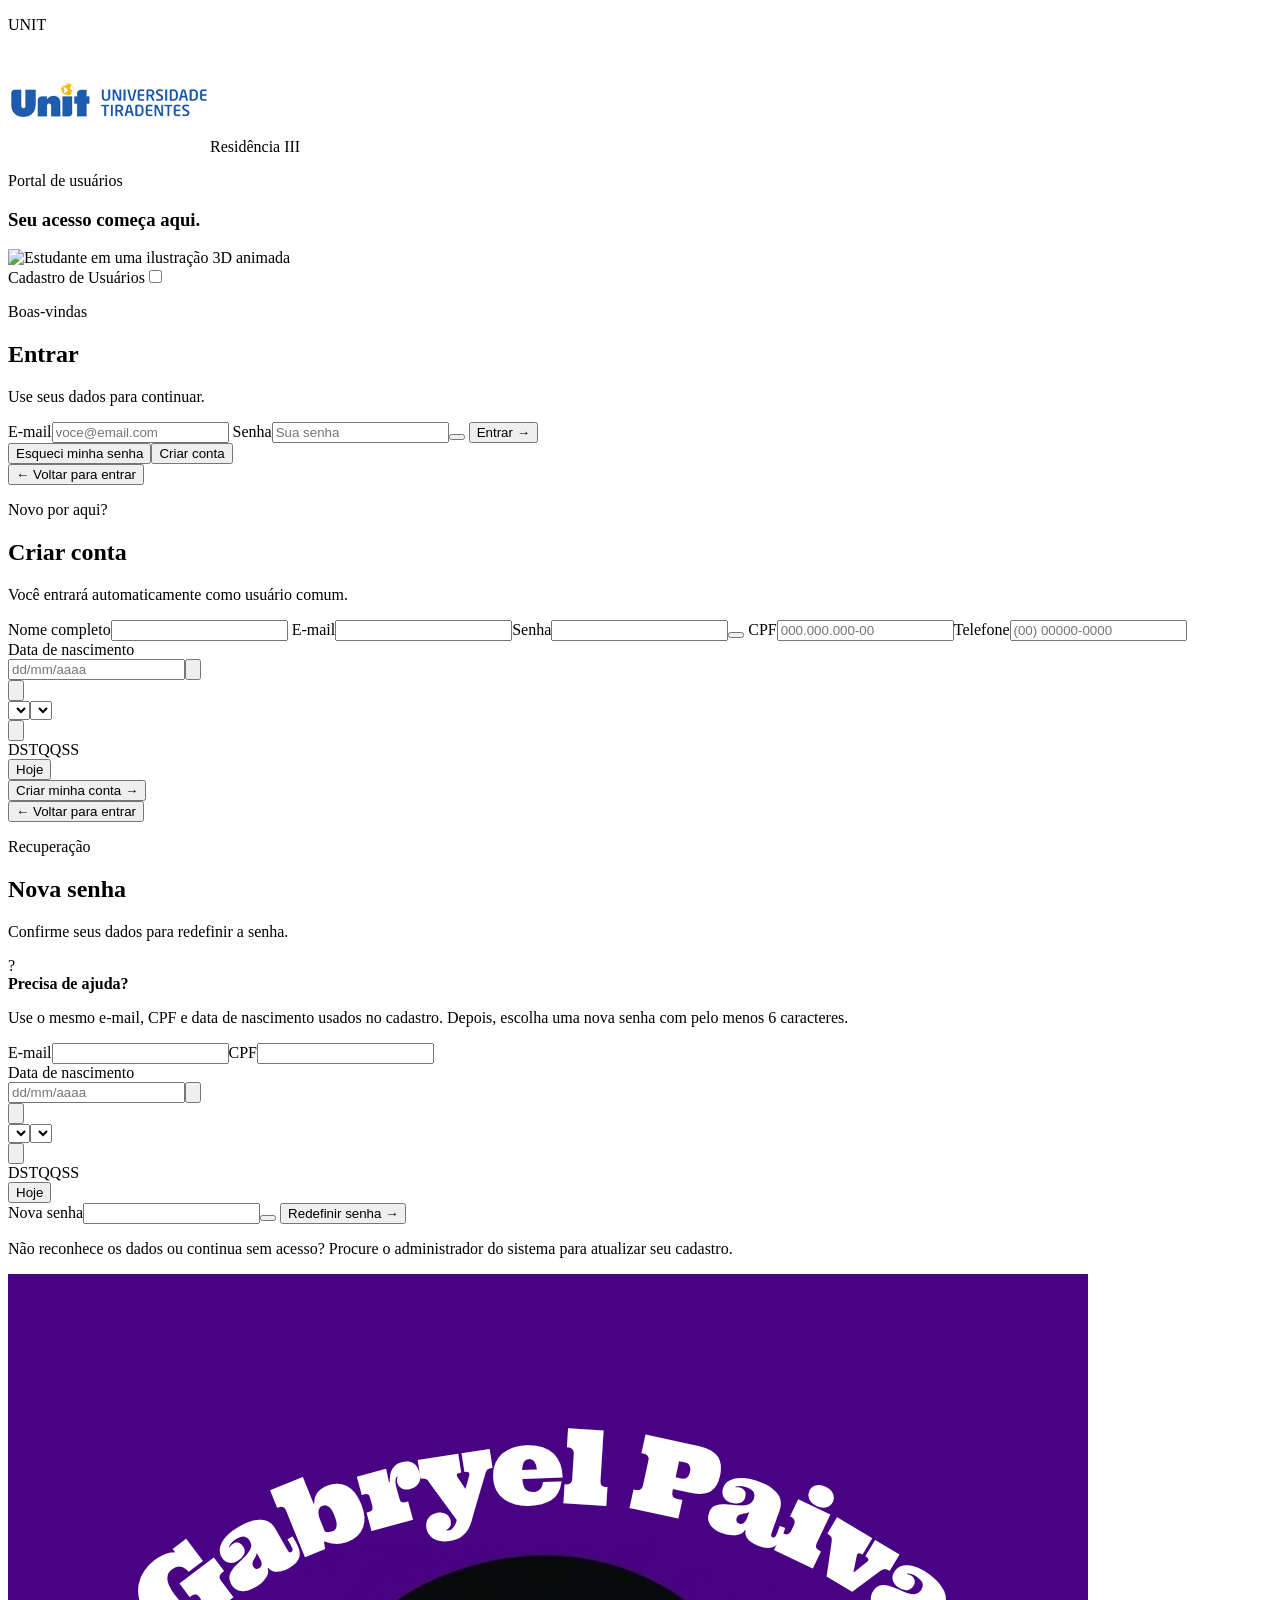
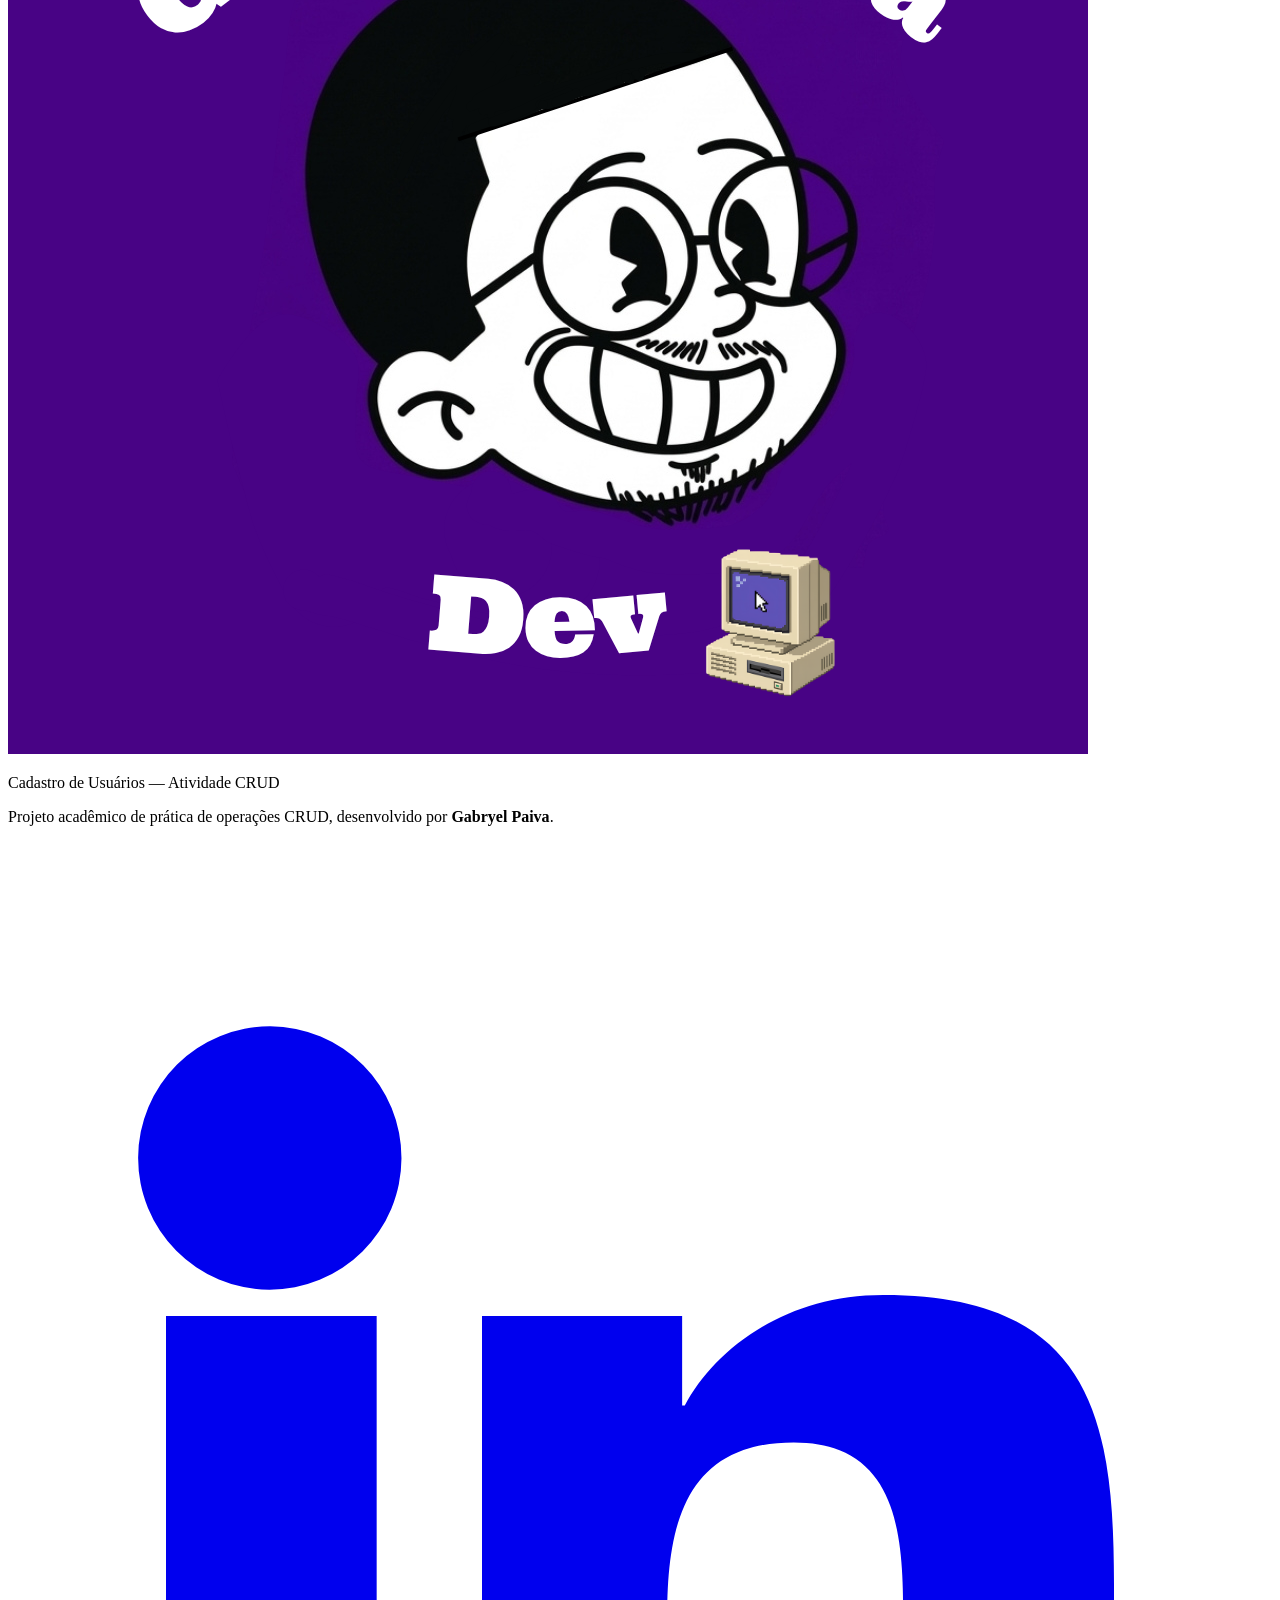
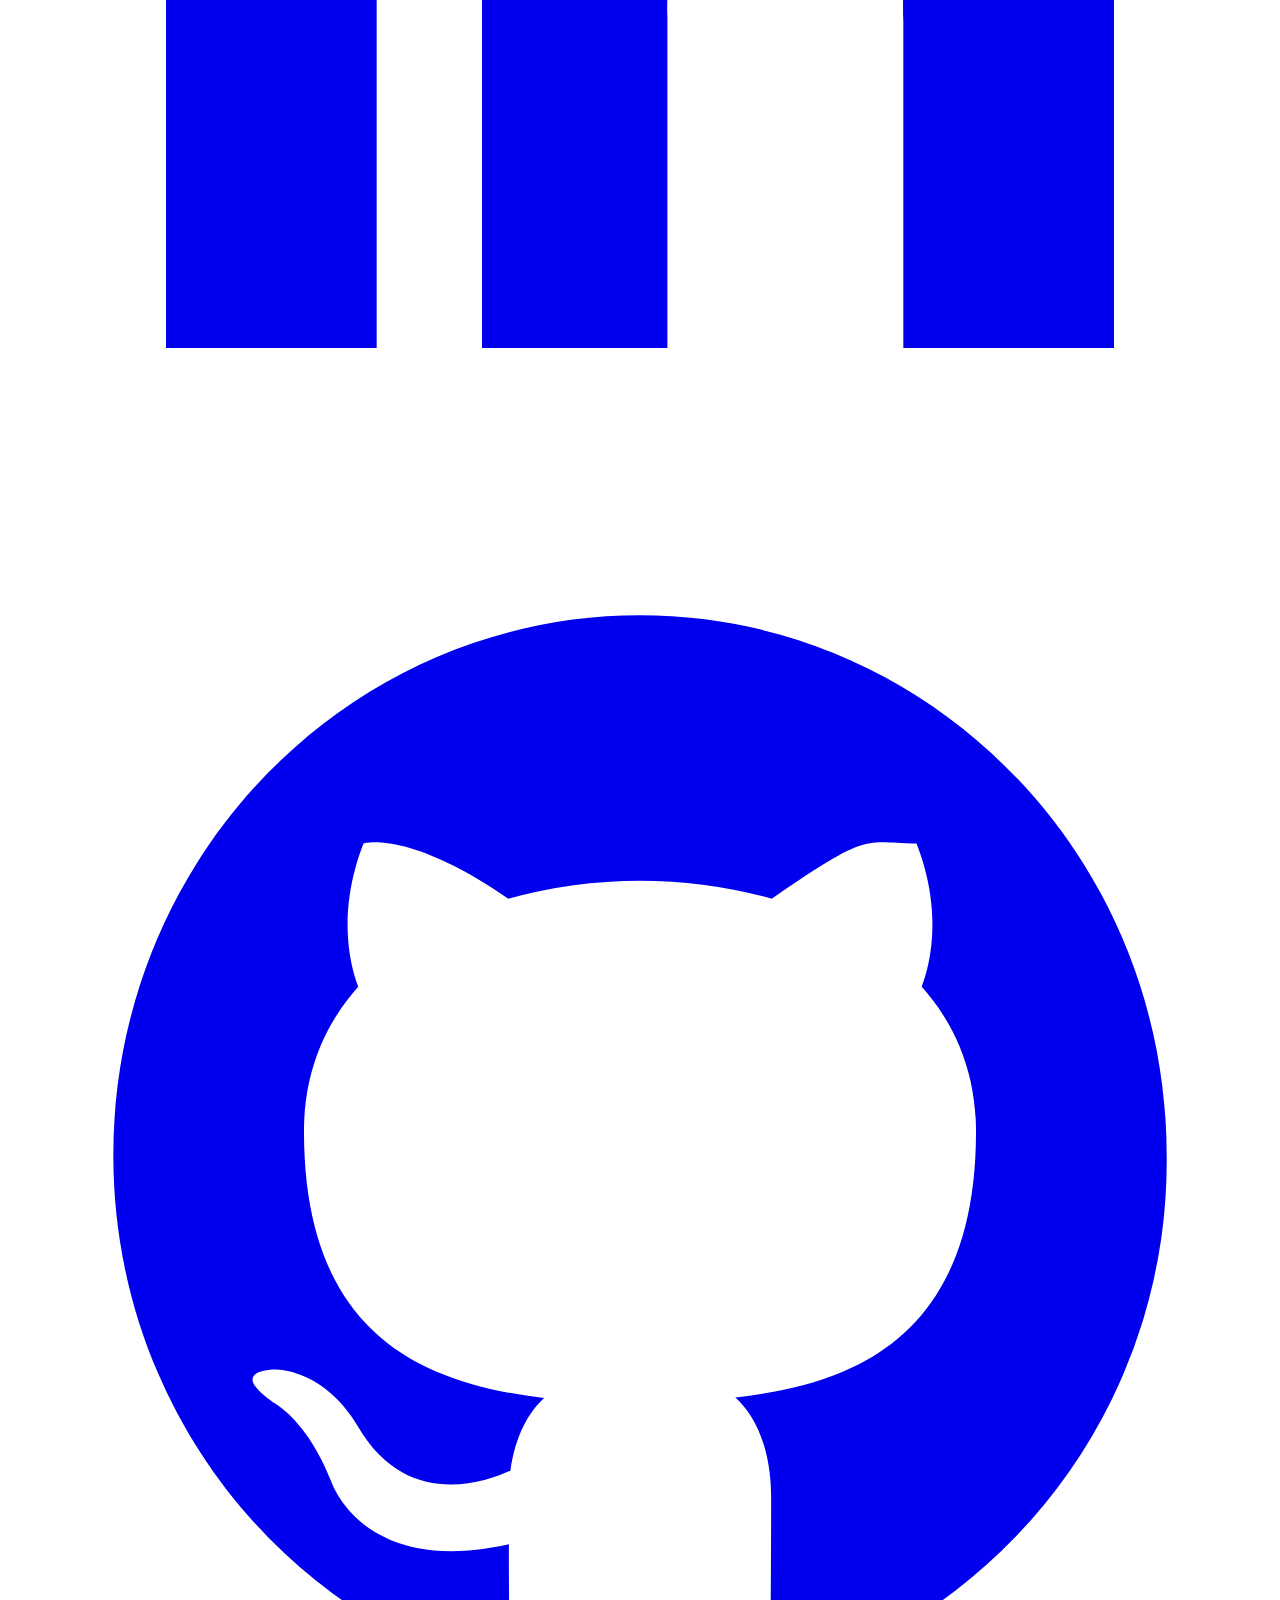
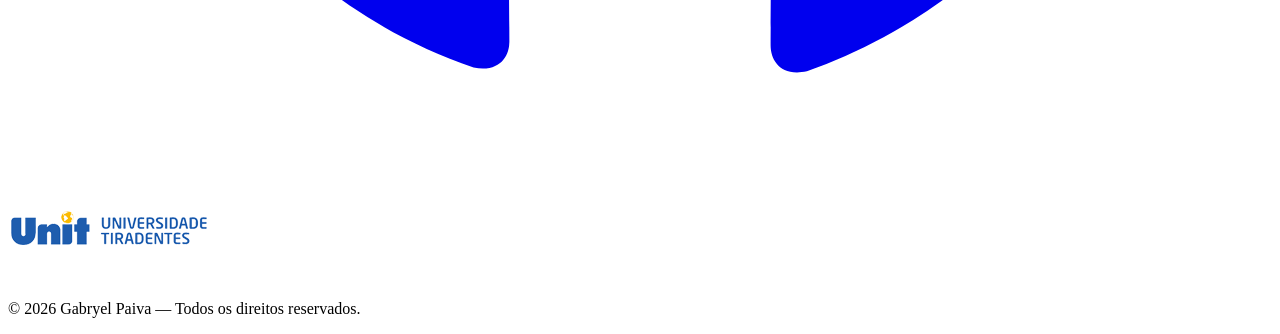
==== commit 752f9d63: "feat: adiciona autenticação, perfis de acesso e reformula interface - adiciona login, cadastro e rec" ====
--- a/src/main/resources/static/index.html
+++ b/src/main/resources/static/index.html
@@ -1,316 +1,76 @@
 <!DOCTYPE html>
 <html lang="pt-BR">
-
 <head>
     <meta charset="UTF-8">
     <meta name="viewport" content="width=device-width, initial-scale=1.0">
-    <title>CRUD de Usuários</title>
-
-    <link rel="icon" type="image/x-icon" href="assets/favicon.ico">
-    <link rel="shortcut icon" type="image/x-icon" href="assets/favicon.ico">
-
+    <title>Acessar — Cadastro de Usuários</title>
+    <link rel="icon" href="assets/favicon.ico">
     <link rel="preconnect" href="https://fonts.googleapis.com">
     <link rel="preconnect" href="https://fonts.gstatic.com" crossorigin>
-    <link href="https://fonts.googleapis.com/css2?family=Space+Grotesk:wght@500;600;700&family=Inter:wght@400;500;600&display=swap" rel="stylesheet">
+    <link href="https://fonts.googleapis.com/css2?family=Inter:wght@400;500;600;700&family=Space+Grotesk:wght@500;600;700&display=swap" rel="stylesheet">
+    <link rel="stylesheet" href="css/style.css?v=20260814-6">
+</head>
+<body class="auth-body" data-theme="dark">
+<div class="waves-wrap" aria-hidden="true"><span class="blob blob-1"></span><span class="blob blob-2"></span><span class="blob blob-3"></span><span class="blob blob-4"></span></div>
+<div class="meteor-shower" aria-hidden="true"><i></i><i></i><i></i><i></i><i></i><i></i><i></i><i></i></div>
+<div class="pencil-loader-overlay" id="pencilLoader" aria-live="polite" aria-label="Processando"><p class="unit-scan-loader"><span>UNIT</span></p></div>
 
-    <link rel="stylesheet" href="style.css">
-</head>
+<main class="auth-page">
+    <section class="auth-shell" aria-label="Acesso ao sistema">
+        <aside class="auth-showcase">
+            <div class="showcase-top"><img src="assets/Logo-UNIT.png" alt="Unit" class="showcase-unit"><span>Residência III</span></div>
+            <div class="showcase-copy">
+                <p class="eyebrow">Portal de usuários</p>
+                <h1>Seu acesso começa aqui.</h1>
+            </div>
+            <div class="login-art-stage"><span class="art-orb art-orb-one"></span><span class="art-orb art-orb-two"></span><img class="login-illustration" src="assets/Login-SVG.svg" alt="Estudante em uma ilustração 3D animada"></div>
+        </aside>
 
-<body data-theme="dark">
+        <section class="auth-panel">
+            <div class="auth-panel-top"><span class="brand-mini">Cadastro de Usuários</span><label class="switch" title="Alternar tema"><input type="checkbox" id="themeToggle"><span class="slider"></span></label></div>
 
-<div class="waves-wrap" aria-hidden="true">
-    <span class="blob blob-1"></span>
-    <span class="blob blob-2"></span>
-    <span class="blob blob-3"></span>
-    <span class="blob blob-4"></span>
-    <span class="blob blob-5"></span>
-</div>
-
-<div class="container">
-
-    <div class="header">
-        <div class="header-top">
-            <div>
-                <p class="eyebrow">Painel administrativo</p>
-                <h1>Cadastro de Usuários</h1>
-                <p class="subtitle">Sistema de gerenciamento de usuários</p>
+            <div class="auth-view active" id="viewLogin">
+                <p class="eyebrow">Boas-vindas</p><h2>Entrar</h2><p class="auth-lead">Use seus dados para continuar.</p>
+                <form id="formLogin" class="auth-form">
+                    <label>E-mail<input type="email" id="loginEmail" placeholder="voce@email.com" required autocomplete="email"></label>
+                    <label>Senha<span class="password-field"><input type="password" id="loginSenha" placeholder="Sua senha" required autocomplete="current-password"><button type="button" class="password-toggle" aria-label="Mostrar senha" aria-pressed="false"></button></span></label>
+                    <button class="auth-submit" type="submit">Entrar <span>→</span></button>
+                </form>
+                <div class="auth-links"><button type="button" data-view="viewRecovery">Esqueci minha senha</button><button type="button" data-view="viewRegister">Criar conta</button></div>
             </div>
 
-            <label class="switch" title="Alternar tema claro/escuro">
-                <input type="checkbox" id="themeToggle">
-                <span class="slider"></span>
-            </label>
-        </div>
-    </div>
-    <div id="mensagem" class="mensagem oculta"></div>
-    <div class="card card-split">
+            <div class="auth-view" id="viewRegister">
+                <button type="button" class="back-link" data-view="viewLogin">← Voltar para entrar</button>
+                <p class="eyebrow">Novo por aqui?</p><h2>Criar conta</h2><p class="auth-lead">Você entrará automaticamente como usuário comum.</p>
+                <form id="formRegister" class="auth-form auth-grid-form">
+                    <label class="full">Nome completo<input type="text" id="cadNome" required></label>
+                    <label>E-mail<input type="email" id="cadEmail" required></label><label>Senha<span class="password-field"><input type="password" id="cadSenha" minlength="6" required><button type="button" class="password-toggle" aria-label="Mostrar senha" aria-pressed="false"></button></span></label>
+                    <label>CPF<input type="text" id="cadCpf" inputmode="numeric" placeholder="000.000.000-00" maxlength="14" required></label><label>Telefone<input type="text" id="cadTelefone" inputmode="numeric" placeholder="(00) 00000-0000" maxlength="15" required></label>
+                    <div class="full date-login-field auth-date-field"><label for="cadNascimento">Data de nascimento</label><div class="date-login-control date-field"><input type="text" id="cadNascimento" class="date-input" placeholder="dd/mm/aaaa" inputmode="numeric" maxlength="10" autocomplete="off" required><button type="button" class="date-icon-btn" aria-label="Abrir calendário"><svg viewBox="0 0 24 24" fill="none" aria-hidden="true"><rect x="3" y="5" width="18" height="16" rx="3" stroke="currentColor" stroke-width="1.6"/><path d="M8 3v4M16 3v4M3 10h18" stroke="currentColor" stroke-width="1.6" stroke-linecap="round"/></svg></button><div class="calendar-pop"><div class="calendar-header"><button type="button" class="calendar-nav cal-prev" aria-label="Mês anterior"><svg viewBox="0 0 24 24" fill="none"><path d="M15 6l-6 6 6 6" stroke="currentColor" stroke-width="2" stroke-linecap="round" stroke-linejoin="round"/></svg></button><div class="calendar-selects"><select class="calendar-select cal-month" aria-label="Mês"></select><select class="calendar-select cal-year" aria-label="Ano"></select></div><button type="button" class="calendar-nav cal-next" aria-label="Próximo mês"><svg viewBox="0 0 24 24" fill="none"><path d="M9 6l6 6-6 6" stroke="currentColor" stroke-width="2" stroke-linecap="round" stroke-linejoin="round"/></svg></button></div><div class="calendar-weekdays"><span>D</span><span>S</span><span>T</span><span>Q</span><span>Q</span><span>S</span><span>S</span></div><div class="calendar-grid"></div><div class="calendar-footer"><button type="button" class="calendar-today">Hoje</button></div></div></div></div>
+                    <button class="auth-submit full" type="submit">Criar minha conta <span>→</span></button>
+                </form>
+            </div>
 
-        <div class="split-illustration">
-            <svg viewBox="0 0 400 360" xmlns="http://www.w3.org/2000/svg" role="img" aria-label="Ilustração de pessoas preenchendo um formulário em um tablet">
+            <div class="auth-view" id="viewRecovery">
+                <button type="button" class="back-link" data-view="viewLogin">← Voltar para entrar</button>
+                <p class="eyebrow">Recuperação</p><h2>Nova senha</h2><p class="auth-lead">Confirme seus dados para redefinir a senha.</p>
+                <aside class="recovery-help" aria-label="Ajuda para redefinir a senha">
+                    <div class="recovery-help-icon" aria-hidden="true">?</div>
+                    <div><strong>Precisa de ajuda?</strong><p>Use o mesmo e-mail, CPF e data de nascimento usados no cadastro. Depois, escolha uma nova senha com pelo menos 6 caracteres.</p></div>
+                </aside>
+                <form id="formRecovery" class="auth-form auth-grid-form">
+                    <label class="full">E-mail<input type="email" id="recEmail" required></label><label>CPF<input type="text" id="recCpf" inputmode="numeric" maxlength="14" required></label>
+                    <div class="date-login-field auth-date-field"><label for="recNascimento">Data de nascimento</label><div class="date-login-control date-field"><input type="text" id="recNascimento" class="date-input" placeholder="dd/mm/aaaa" inputmode="numeric" maxlength="10" autocomplete="off" required><button type="button" class="date-icon-btn" aria-label="Abrir calendário"><svg viewBox="0 0 24 24" fill="none" aria-hidden="true"><rect x="3" y="5" width="18" height="16" rx="3" stroke="currentColor" stroke-width="1.6"/><path d="M8 3v4M16 3v4M3 10h18" stroke="currentColor" stroke-width="1.6" stroke-linecap="round"/></svg></button><div class="calendar-pop"><div class="calendar-header"><button type="button" class="calendar-nav cal-prev" aria-label="Mês anterior"><svg viewBox="0 0 24 24" fill="none"><path d="M15 6l-6 6 6 6" stroke="currentColor" stroke-width="2" stroke-linecap="round" stroke-linejoin="round"/></svg></button><div class="calendar-selects"><select class="calendar-select cal-month" aria-label="Mês"></select><select class="calendar-select cal-year" aria-label="Ano"></select></div><button type="button" class="calendar-nav cal-next" aria-label="Próximo mês"><svg viewBox="0 0 24 24" fill="none"><path d="M9 6l6 6-6 6" stroke="currentColor" stroke-width="2" stroke-linecap="round" stroke-linejoin="round"/></svg></button></div><div class="calendar-weekdays"><span>D</span><span>S</span><span>T</span><span>Q</span><span>Q</span><span>S</span><span>S</span></div><div class="calendar-grid"></div><div class="calendar-footer"><button type="button" class="calendar-today">Hoje</button></div></div></div></div><label>Nova senha<span class="password-field"><input type="password" id="recSenha" minlength="6" required><button type="button" class="password-toggle" aria-label="Mostrar senha" aria-pressed="false"></button></span></label>
+                    <button class="auth-submit full" type="submit">Redefinir senha <span>→</span></button>
+                </form>
+                <p class="recovery-note">Não reconhece os dados ou continua sem acesso? Procure o administrador do sistema para atualizar seu cadastro.</p>
+            </div>
+            <p id="authFeedback" class="auth-feedback" role="status"></p>
+        </section>
+    </section>
+</main>
 
-                <circle cx="200" cy="170" r="155" fill="rgba(255,255,255,0.10)"/>
-
-                <!-- mesa -->
-                <rect x="70" y="300" width="8" height="30" rx="4" fill="#ffffff" opacity=".85"/>
-                <rect x="322" y="300" width="8" height="30" rx="4" fill="#ffffff" opacity=".85"/>
-                <rect x="60" y="288" width="280" height="16" rx="8" fill="#ffffff"/>
-
-                <!-- tablet -->
-                <rect x="150" y="118" width="100" height="150" rx="16" fill="#ffffff"/>
-                <rect x="159" y="128" width="82" height="112" rx="8" fill="#12245a"/>
-                <circle cx="200" cy="256" r="5" fill="#dbe4ff"/>
-
-                <!-- ui dentro do tablet -->
-                <rect x="170" y="140" width="60" height="8" rx="4" fill="#ffffff" opacity=".85"/>
-                <rect x="170" y="156" width="44" height="6" rx="3" fill="#ffffff" opacity=".5"/>
-                <rect x="170" y="168" width="50" height="6" rx="3" fill="#ffffff" opacity=".5"/>
-                <rect x="170" y="180" width="38" height="6" rx="3" fill="#ffffff" opacity=".5"/>
-                <rect x="170" y="216" width="60" height="16" rx="8" fill="#ffd23f"/>
-
-                <!-- pessoa esquerda -->
-                <path d="M95 300 C95 255 105 228 128 228 C151 228 161 255 161 300 Z" fill="#ffd23f"/>
-                <circle cx="128" cy="205" r="21" fill="#f4c9a0"/>
-                <path d="M107 202 C104 182 118 168 130 168 C144 168 154 182 150 200 C142 190 118 190 107 202 Z" fill="#12245a"/>
-                <path d="M147 235 C158 232 166 222 168 210" stroke="#f4c9a0" stroke-width="11" stroke-linecap="round" fill="none"/>
-
-                <!-- pessoa direita -->
-                <path d="M240 300 C240 250 251 220 276 220 C301 220 312 250 312 300 Z" fill="#6f95ff"/>
-                <circle cx="276" cy="196" r="21" fill="#f4c9a0"/>
-                <path d="M255 193 C252 173 266 159 278 159 C292 159 302 173 298 191 C290 181 266 181 255 193 Z" fill="#12245a"/>
-                <path d="M252 230 C240 224 232 212 230 198" stroke="#f4c9a0" stroke-width="11" stroke-linecap="round" fill="none"/>
-
-                <!-- elementos flutuantes -->
-                <circle cx="70" cy="130" r="7" fill="#ffd23f"/>
-                <circle cx="340" cy="110" r="5" fill="#ffffff" opacity=".7"/>
-                <circle cx="330" cy="200" r="9" fill="#ffd23f" opacity=".8"/>
-                <rect x="55" y="230" width="16" height="16" rx="4" fill="#ffffff" opacity=".55" transform="rotate(18 63 238)"/>
-                <circle cx="60" cy="70" r="4" fill="#ffffff" opacity=".6"/>
-
-            </svg>
-        </div>
-
-        <div class="split-divider" aria-hidden="true"></div>
-
-        <div class="split-form">
-
-            <h2>Novo Usuário</h2>
-
-            <form id="formUsuario">
-
-                <input type="hidden" id="id">
-
-                <div class="grid">
-
-                    <div class="campo">
-                        <label>Nome</label>
-                        <input
-                                type="text"
-                                id="nome"
-                                placeholder="Digite o nome"
-                                required>
-                    </div>
-
-                    <div class="campo">
-                        <label>E-mail</label>
-                        <input
-                                type="email"
-                                id="email"
-                                placeholder="Digite o e-mail"
-                                required>
-                    </div>
-
-                    <div class="campo">
-                        <label>CPF</label>
-                        <input
-                                type="text"
-                                id="cpf"
-                                placeholder="000.000.000-00"
-                                inputmode="numeric"
-                                maxlength="14"
-                                required>
-                        <span class="erro" id="erroCpf"></span>
-                    </div>
-
-                    <div class="campo">
-                        <label>Telefone</label>
-                        <input
-                                type="text"
-                                id="telefone"
-                                placeholder="(00) 00000-0000"
-                                inputmode="numeric"
-                                maxlength="15"
-                                required>
-                        <span class="erro" id="erroTelefone"></span>
-                    </div>
-
-                    <div class="campo campo-data">
-                        <label>Data de nascimento</label>
-
-                        <div class="date-field" id="dateField">
-                            <input
-                                    type="text"
-                                    id="dataNascimento"
-                                    class="date-input"
-                                    placeholder="dd/mm/aaaa"
-                                    autocomplete="off"
-                                    readonly
-                                    required>
-
-                            <button type="button" class="date-icon-btn" id="dateIconBtn" aria-label="Abrir calendário">
-                                <svg viewBox="0 0 24 24" fill="none" xmlns="http://www.w3.org/2000/svg">
-                                    <rect x="3" y="5" width="18" height="16" rx="3" stroke="currentColor" stroke-width="1.6"/>
-                                    <path d="M8 3v4M16 3v4M3 10h18" stroke="currentColor" stroke-width="1.6" stroke-linecap="round"/>
-                                </svg>
-                            </button>
-
-                            <div class="calendar-pop" id="calendarPop">
-
-                                <div class="calendar-header">
-                                    <button type="button" class="calendar-nav" id="calPrev" aria-label="Mês anterior">
-                                        <svg viewBox="0 0 24 24" fill="none"><path d="M15 6l-6 6 6 6" stroke="currentColor" stroke-width="2" stroke-linecap="round" stroke-linejoin="round"/></svg>
-                                    </button>
-
-                                    <div class="calendar-selects">
-                                        <select id="calMonth" class="calendar-select"></select>
-                                        <select id="calYear" class="calendar-select"></select>
-                                    </div>
-
-                                    <button type="button" class="calendar-nav" id="calNext" aria-label="Próximo mês">
-                                        <svg viewBox="0 0 24 24" fill="none"><path d="M9 6l6 6-6 6" stroke="currentColor" stroke-width="2" stroke-linecap="round" stroke-linejoin="round"/></svg>
-                                    </button>
-                                </div>
-
-                                <div class="calendar-weekdays">
-                                    <span>D</span><span>S</span><span>T</span><span>Q</span><span>Q</span><span>S</span><span>S</span>
-                                </div>
-
-                                <div class="calendar-grid" id="calendarGrid"></div>
-
-                                <div class="calendar-footer">
-                                    <button type="button" class="calendar-today" id="calToday">Hoje</button>
-                                </div>
-
-                            </div>
-                        </div>
-                    </div>
-
-                </div>
-
-                <button type="submit" class="pushable btn-salvar">
-                    <span class="shadow"></span>
-                    <span class="edge"></span>
-                    <span class="front">Salvar Usuário</span>
-                </button>
-
-            </form>
-
-        </div>
-
-    </div>
-
-    <div class="card">
-
-        <div class="card-heading">
-            <h2>Usuários cadastrados</h2>
-
-            <button type="button" class="toggle-tabela" id="toggleTabela" aria-expanded="true" aria-label="Esconder usuários cadastrados">
-                <svg viewBox="0 0 24 24" fill="none" xmlns="http://www.w3.org/2000/svg">
-                    <path d="M6 9l6 6 6-6" stroke="currentColor" stroke-width="2" stroke-linecap="round" stroke-linejoin="round"/>
-                </svg>
-            </button>
-        </div>
-
-        <div class="table-collapse" id="tableCollapse">
-            <div class="table-wrap">
-                <table>
-
-                    <thead>
-
-                    <tr>
-                        <th>ID</th>
-                        <th>Nome</th>
-                        <th>E-mail</th>
-                        <th>CPF</th>
-                        <th>Telefone</th>
-                        <th>Nascimento</th>
-                        <th>Ações</th>
-                    </tr>
-
-                    </thead>
-
-                    <tbody id="tabelaUsuarios">
-
-                    </tbody>
-
-                </table>
-            </div>
-        </div>
-
-    </div>
-
-</div>
-
-<footer class="site-footer">
-    <div class="footer-inner">
-
-        <div class="footer-brand">
-            <img src="assets/Gabryel%20Paiva-Logo.png" alt="Logo de Gabryel Paiva" class="footer-logo">
-            <div>
-                <p class="footer-titulo">Cadastro de Usuários — Atividade CRUD</p>
-                <p class="footer-texto">Projeto acadêmico de prática de operações CRUD, desenvolvido por <strong>Gabryel Paiva</strong>.</p>
-            </div>
-        </div>
-
-        <div class="footer-social">
-            <a href="https://www.linkedin.com/in/gabryel-paiva-dev/" target="_blank" rel="noopener noreferrer" class="footer-icon" aria-label="LinkedIn de Gabryel Paiva">
-                <svg viewBox="0 0 24 24" fill="currentColor" xmlns="http://www.w3.org/2000/svg">
-                    <path d="M4.98 3.5a2.5 2.5 0 11-.02 5 2.5 2.5 0 01.02-5zM3 9h4v12H3zM9 9h3.8v1.7h.05c.53-1 1.83-2.1 3.77-2.1C20.6 8.6 21 11 21 14.1V21h-4v-6.2c0-1.5-.03-3.4-2.08-3.4-2.08 0-2.4 1.6-2.4 3.3V21H9z"/>
-                </svg>
-            </a>
-            <a href="https://github.com/GabryelPaivaDev" target="_blank" rel="noopener noreferrer" class="footer-icon" aria-label="GitHub de Gabryel Paiva">
-                <svg viewBox="0 0 24 24" fill="currentColor" xmlns="http://www.w3.org/2000/svg">
-                    <path d="M12 2C6.48 2 2 6.58 2 12.25c0 4.53 2.87 8.37 6.84 9.73.5.1.68-.22.68-.49 0-.24-.01-1.02-.01-1.85-2.78.62-3.37-1.19-3.37-1.19-.46-1.19-1.11-1.51-1.11-1.51-.91-.64.07-.62.07-.62 1 .07 1.53 1.06 1.53 1.06.9 1.57 2.34 1.12 2.91.86.09-.66.35-1.12.64-1.38-2.22-.26-4.56-1.14-4.56-5.06 0-1.12.39-2.03 1.03-2.75-.1-.26-.45-1.31.1-2.72 0 0 .84-.27 2.75 1.05a9.3 9.3 0 015 0c1.91-1.32 2.75-1.05 2.75-1.05.55 1.41.2 2.46.1 2.72.64.72 1.03 1.63 1.03 2.75 0 3.93-2.34 4.8-4.57 5.05.36.32.68.94.68 1.9 0 1.37-.01 2.47-.01 2.81 0 .27.18.6.69.49A10.26 10.26 0 0022 12.25C22 6.58 17.52 2 12 2z"/>
-                </svg>
-            </a>
-        </div>
-
-        <div class="footer-unit">
-            <img src="assets/Logo-UNIT.png" alt="Logo da Unit" class="footer-logo footer-logo-unit">
-        </div>
-
-    </div>
-
-    <p class="footer-copy">© 2026 Gabryel Paiva — Todos os direitos reservados.</p>
-</footer>
-
-<!-- Modal de confirmação genérico (excluir / editar) -->
-<div class="modal-overlay" id="modalOverlay">
-    <div class="modal-box" id="modalBox" role="alertdialog" aria-modal="true" aria-labelledby="modalTitulo" aria-describedby="modalMensagem">
-
-        <div class="modal-icon" id="modalIcon">
-            <svg id="modalIconSvg" viewBox="0 0 24 24" fill="none" xmlns="http://www.w3.org/2000/svg"></svg>
-        </div>
-
-        <h3 class="modal-titulo" id="modalTitulo">Confirmar ação</h3>
-        <p class="modal-mensagem" id="modalMensagem">Tem certeza?</p>
-
-        <div class="modal-acoes">
-            <button type="button" class="pushable small modal-cancelar" id="modalCancelar">
-                <span class="shadow"></span>
-                <span class="edge"></span>
-                <span class="front">Cancelar</span>
-            </button>
-
-            <button type="button" class="pushable small" id="modalConfirmar">
-                <span class="shadow"></span>
-                <span class="edge"></span>
-                <span class="front" id="modalConfirmarTexto">Confirmar</span>
-            </button>
-        </div>
-
-    </div>
-</div>
-<script src="js.js"></script>
-
+<footer class="site-footer auth-footer"><div class="footer-inner"><div class="footer-brand"><img src="assets/Gabryel%20Paiva-Logo.png" alt="Logo de Gabryel Paiva" class="footer-logo"><div><p class="footer-titulo">Cadastro de Usuários — Atividade CRUD</p><p class="footer-texto">Projeto acadêmico de prática de operações CRUD, desenvolvido por <strong>Gabryel Paiva</strong>.</p></div></div><div class="footer-social"><a href="https://www.linkedin.com/in/gabryel-paiva-dev/" target="_blank" rel="noopener noreferrer" class="footer-icon" aria-label="LinkedIn de Gabryel Paiva"><svg viewBox="0 0 24 24" fill="currentColor"><path d="M4.98 3.5a2.5 2.5 0 11-.02 5 2.5 2.5 0 01.02-5zM3 9h4v12H3zM9 9h3.8v1.7h.05c.53-1 1.83-2.1 3.77-2.1C20.6 8.6 21 11 21 14.1V21h-4v-6.2c0-1.5-.03-3.4-2.08-3.4-2.08 0-2.4 1.6-2.4 3.3V21H9z"/></svg></a><a href="https://github.com/GabryelPaivaDev" target="_blank" rel="noopener noreferrer" class="footer-icon" aria-label="GitHub de Gabryel Paiva"><svg viewBox="0 0 24 24" fill="currentColor"><path d="M12 2C6.48 2 2 6.58 2 12.25c0 4.53 2.87 8.37 6.84 9.73.5.1.68-.22.68-.49 0-.24-.01-1.02-.01-1.85-2.78.62-3.37-1.19-3.37-1.19-.46-1.19-1.11-1.51-1.11-1.51-.91-.64.07-.62.07-.62 1 .07 1.53 1.06 1.53 1.06.9 1.57 2.34 1.12 2.91.86.09-.66.35-1.12.64-1.38-2.22-.26-4.56-1.14-4.56-5.06 0-1.12.39-2.03 1.03-2.75-.1-.26-.45-1.31.1-2.72 0 0 .84-.27 2.75 1.05a9.3 9.3 0 015 0c1.91-1.32 1.75-1.05 2.75-1.05.55 1.41.2 2.46.1 2.72.64.72 1.03 1.63 1.03 2.75 0 3.93-2.34 4.8-4.57 5.05.36.32.68.94.68 1.9 0 1.37-.01 2.47-.01 2.81 0 .27.18.6.69.49A10.26 10.26 0 0022 12.25C22 6.58 17.52 2 12 2z"/></svg></a></div><div class="footer-unit"><img src="assets/Logo-UNIT.png" alt="Logo da Unit" class="footer-logo footer-logo-unit"></div></div><p class="footer-copy">© 2026 Gabryel Paiva — Todos os direitos reservados.</p></footer>
+<script src="js/login.js?v=20260814-8"></script>
 </body>
 </html>
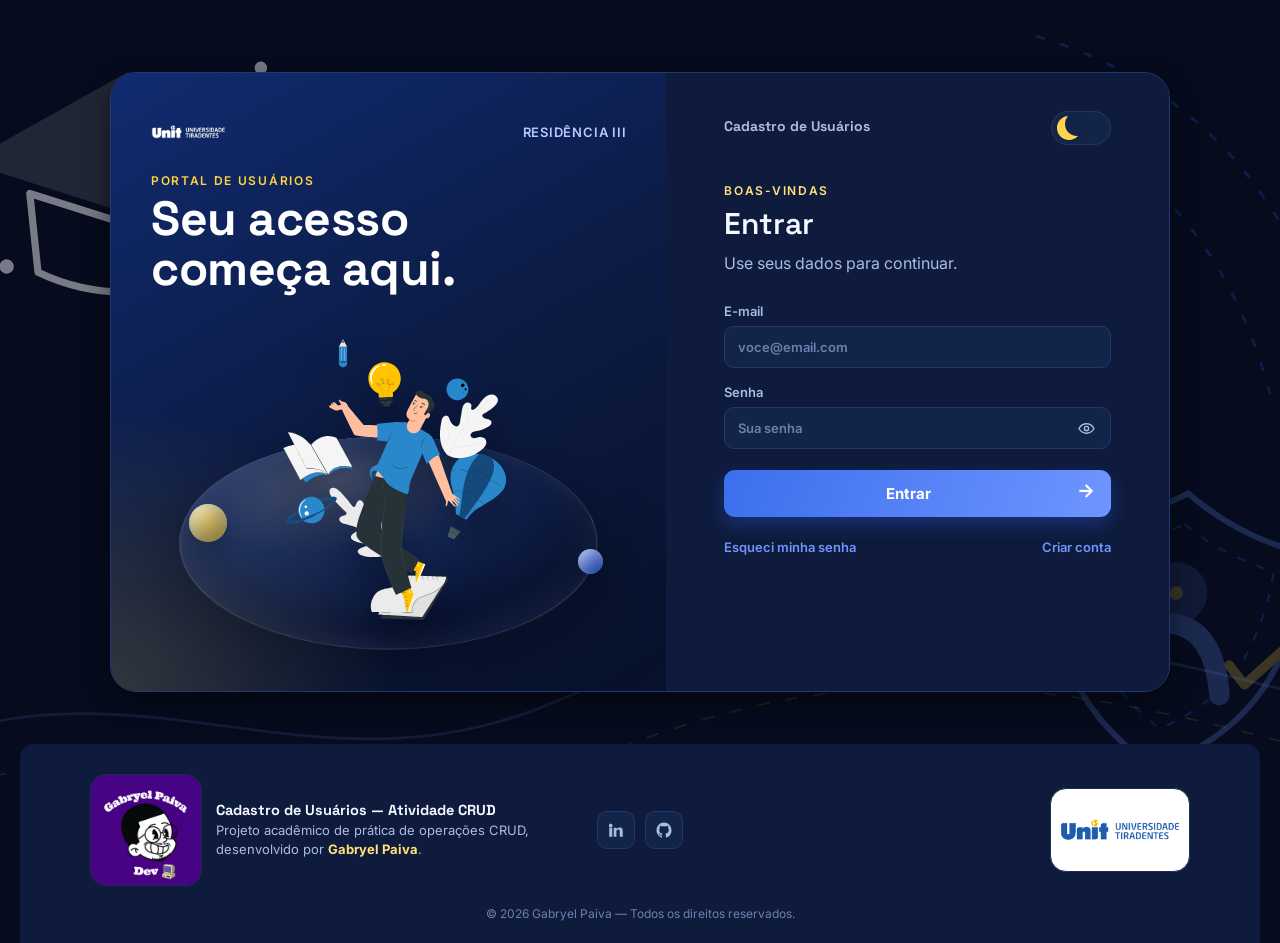
==== commit 175d8786: "Atualização do background de todas as telas" ====
--- a/src/main/resources/static/index.html
+++ b/src/main/resources/static/index.html
@@ -8,11 +8,10 @@
     <link rel="preconnect" href="https://fonts.googleapis.com">
     <link rel="preconnect" href="https://fonts.gstatic.com" crossorigin>
     <link href="https://fonts.googleapis.com/css2?family=Inter:wght@400;500;600;700&family=Space+Grotesk:wght@500;600;700&display=swap" rel="stylesheet">
-    <link rel="stylesheet" href="css/style.css?v=20260814-6">
+    <link rel="stylesheet" href="css/style.css?v=20260814-20">
 </head>
 <body class="auth-body" data-theme="dark">
-<div class="waves-wrap" aria-hidden="true"><span class="blob blob-1"></span><span class="blob blob-2"></span><span class="blob blob-3"></span><span class="blob blob-4"></span></div>
-<div class="meteor-shower" aria-hidden="true"><i></i><i></i><i></i><i></i><i></i><i></i><i></i><i></i></div>
+<div class="page-backdrop" aria-hidden="true"><img src="assets/background-auth.svg?v=20260814-20" alt=""><img class="backdrop-boost" src="assets/background-auth.svg?v=20260814-20" alt=""><img class="backdrop-boost" src="assets/background-auth.svg?v=20260814-20" alt=""><img class="graduation-backdrop" src="assets/background-graduation.svg?v=20260814-20" alt=""></div>
 <div class="pencil-loader-overlay" id="pencilLoader" aria-live="polite" aria-label="Processando"><p class="unit-scan-loader"><span>UNIT</span></p></div>
 
 <main class="auth-page">
--- a/src/main/resources/static/css/style.css
+++ b/src/main/resources/static/css/style.css
@@ -0,0 +1,1702 @@
+/* =========================================================
+   CRUD de Usuários — tema "Blue Horizon" (azul, amarelo, branco)
+   ========================================================= */
+
+* {
+  margin: 0;
+  padding: 0;
+  box-sizing: border-box;
+}
+
+:root {
+  --font-display: "Space Grotesk", "Segoe UI", sans-serif;
+  --font-body: "Inter", "Segoe UI", sans-serif;
+  --radius: 14px;
+}
+
+/* ---------- Tema escuro (padrão) ---------- */
+body[data-theme="dark"] {
+  --bg-deep: #060c1e;
+  --bg-glow-1: #0f2557;
+  --bg-glow-2: #0a1733;
+  --surface: #0e1b3d;
+  --surface-2: #132449;
+  --surface-hover: #1a2f5c;
+  --border: #24386f;
+  --border-soft: #1b2c58;
+  --text: #f3f7ff;
+  --text-dim: #a9bbe6;
+  --text-faint: #6d80ad;
+  --accent: #3b6fed;
+  --accent-strong: #6f95ff;
+  --accent-soft: #16276e;
+  --on-accent: #ffffff;
+  --highlight: #ffd23f;
+  --highlight-strong: #ffe27a;
+  --danger: #e0446a;
+  --danger-strong: #ef5c82;
+  --success: #2fd480;
+  --success-strong: #58e39c;
+  --shadow-soft: 0 10px 30px rgba(0, 0, 0, 0.45);
+  color-scheme: dark;
+}
+
+/* ---------- Tema claro ---------- */
+body[data-theme="light"] {
+  --bg-deep: #f3f7ff;
+  --bg-glow-1: #e3ecff;
+  --bg-glow-2: #fffaea;
+  --surface: #ffffff;
+  --surface-2: #f1f5ff;
+  --surface-hover: #e6edff;
+  --border: #d7e2fb;
+  --border-soft: #e7edfb;
+  --text: #0f1a35;
+  --text-dim: #49598a;
+  --text-faint: #8493ba;
+  --accent: #2f5be0;
+  --accent-strong: #1c3fb3;
+  --accent-soft: #dde6ff;
+  --on-accent: #ffffff;
+  --highlight: #ffc72c;
+  --highlight-strong: #ffb100;
+  --danger: #d1274c;
+  --danger-strong: #b31640;
+  --success: #1f9d5c;
+  --success-strong: #178049;
+  --shadow-soft: 0 10px 30px rgba(47, 91, 224, 0.14);
+  color-scheme: light;
+}
+
+html,
+body {
+  height: 100%;
+}
+
+body {
+  font-family: var(--font-body);
+  background: var(--bg-deep);
+  color: var(--text);
+  padding: 48px 20px 0;
+  min-height: 100%;
+  position: relative;
+  overflow-x: hidden;
+  transition:
+    background 0.4s ease,
+    color 0.4s ease;
+  display: flex;
+  flex-direction: column;
+}
+
+/* ---------- Cascata de formas (assinatura visual) ---------- */
+.waves-wrap {
+  position: fixed;
+  inset: 0;
+  z-index: 0;
+  overflow: hidden;
+  pointer-events: none;
+}
+
+.blob {
+  position: absolute;
+  filter: blur(1px);
+  animation: fundo-flutuar 18s ease-in-out infinite alternate;
+  transition:
+    background 0.4s ease,
+    opacity 0.4s ease;
+}
+
+.blob-1 {
+  width: 640px;
+  height: 640px;
+  top: -220px;
+  right: -240px;
+  border-radius: 42% 58% 65% 35% / 45% 40% 60% 55%;
+  background: linear-gradient(135deg, var(--accent-soft), var(--accent));
+  opacity: 0.55;
+}
+
+.blob-2 {
+  width: 440px;
+  height: 440px;
+  top: 120px;
+  right: -160px;
+  border-radius: 55% 45% 40% 60% / 50% 55% 45% 50%;
+  background: linear-gradient(135deg, var(--accent), var(--accent-strong));
+  opacity: 0.5;
+  animation-delay: -5s;
+}
+
+.blob-3 {
+  width: 220px;
+  height: 220px;
+  top: 400px;
+  right: 40px;
+  border-radius: 60% 40% 55% 45% / 45% 55% 40% 60%;
+  background: var(--highlight);
+  opacity: 0.3;
+  animation-delay: -11s;
+}
+
+.blob-4 {
+  width: 420px;
+  height: 420px;
+  bottom: -180px;
+  left: -180px;
+  border-radius: 48% 52% 38% 62% / 55% 45% 55% 45%;
+  background: linear-gradient(135deg, var(--accent-strong), var(--accent-soft));
+  opacity: 0.4;
+  animation-delay: -8s;
+}
+
+.blob-5 {
+  width: 160px;
+  height: 160px;
+  bottom: 140px;
+  left: 60px;
+  border-radius: 55% 45% 60% 40% / 45% 55% 45% 55%;
+  background: var(--highlight);
+  opacity: 0.22;
+  animation-delay: -14s;
+}
+
+@keyframes fundo-flutuar {
+  from { transform: translate3d(0, 0, 0) scale(1); }
+  to { transform: translate3d(22px, -16px, 0) scale(1.055); }
+}
+
+@media (prefers-reduced-motion: reduce) {
+  .blob { animation: none; }
+}
+
+/* ---------- Layout geral ---------- */
+.container {
+  max-width: 1100px;
+  margin: 0 auto;
+  position: relative;
+  z-index: 1;
+  width: 100%;
+  flex: 1;
+  padding-bottom: 60px;
+}
+
+.header-top {
+  display: flex;
+  align-items: flex-start;
+  justify-content: space-between;
+  gap: 20px;
+  margin-bottom: 34px;
+}
+
+.eyebrow {
+  text-transform: uppercase;
+  letter-spacing: 0.14em;
+  font-size: 12px;
+  font-weight: 600;
+  color: var(--highlight-strong);
+  margin-bottom: 6px;
+}
+
+h1 {
+  font-family: var(--font-display);
+  font-weight: 700;
+  font-size: 34px;
+  letter-spacing: -0.01em;
+  background: linear-gradient(90deg, var(--text), var(--accent-strong));
+  -webkit-background-clip: text;
+  background-clip: text;
+  -webkit-text-fill-color: transparent;
+}
+
+.subtitle {
+  color: var(--text-dim);
+  margin-top: 6px;
+  font-size: 15px;
+}
+
+h2 {
+  font-family: var(--font-display);
+  font-weight: 600;
+  font-size: 19px;
+  color: var(--text);
+  margin-bottom: 18px;
+  display: flex;
+  align-items: center;
+  gap: 10px;
+}
+
+h2::before {
+  content: "";
+  width: 6px;
+  height: 6px;
+  border-radius: 50%;
+  background: var(--highlight);
+  box-shadow: 0 0 12px 2px var(--highlight);
+}
+
+.card {
+  background: var(--surface);
+  border: 1px solid var(--border-soft);
+  border-radius: 20px;
+  padding: 30px;
+  margin-bottom: 26px;
+  box-shadow: var(--shadow-soft);
+  transition:
+    background 0.4s ease,
+    border-color 0.4s ease;
+}
+
+/* ---------- Formulário ---------- */
+.grid {
+  display: grid;
+  grid-template-columns: repeat(auto-fit, minmax(230px, 1fr));
+  gap: 18px;
+  margin-bottom: 26px;
+}
+
+.campo {
+  display: flex;
+  flex-direction: column;
+  gap: 8px;
+  position: relative;
+}
+
+.campo label {
+  font-size: 13px;
+  font-weight: 600;
+  color: var(--text-dim);
+  letter-spacing: 0.02em;
+}
+
+input[type="text"],
+input[type="email"],
+input[type="date"] {
+  font-family: var(--font-body);
+  padding: 12px 14px;
+  border: 1px solid var(--border);
+  border-radius: 10px;
+  font-size: 15px;
+  background: var(--surface-2);
+  color: var(--text);
+  transition: 0.2s;
+}
+
+input::placeholder {
+  color: var(--text-faint);
+}
+
+input:focus {
+  outline: none;
+  border-color: var(--accent);
+  box-shadow: 0 0 0 3px var(--accent-soft);
+}
+
+input:invalid:not(:placeholder-shown) {
+  border-color: var(--danger);
+}
+
+.erro {
+  font-size: 12px;
+  color: var(--danger-strong);
+  min-height: 14px;
+  display: block;
+}
+
+input[type="date"] {
+  color-scheme: inherit;
+}
+
+/* ---------- Toggle de tema (Uiverse by alexruix, adaptado) ---------- */
+.switch {
+  font-size: 17px;
+  position: relative;
+  display: inline-block;
+  width: 3.5em;
+  height: 2em;
+  flex-shrink: 0;
+  margin-top: 4px;
+}
+
+.switch input {
+  opacity: 0;
+  width: 0;
+  height: 0;
+}
+
+.slider {
+  --background: #132449;
+  position: absolute;
+  cursor: pointer;
+  top: 0;
+  left: 0;
+  right: 0;
+  bottom: 0;
+  background-color: var(--background);
+  transition: 0.5s;
+  border-radius: 30px;
+  box-shadow: inset 0 0 0 1px rgba(255, 255, 255, 0.08);
+}
+
+.slider:before {
+  position: absolute;
+  content: "";
+  height: 1.4em;
+  width: 1.4em;
+  border-radius: 50%;
+  left: 10%;
+  bottom: 15%;
+  box-shadow: inset 8px -4px 0px 0px #ffd54f;
+  background: var(--background);
+  transition: 0.5s;
+}
+
+.switch input:checked + .slider {
+  background-color: #3b6fed;
+}
+
+.switch input:checked + .slider:before {
+  transform: translateX(100%);
+  box-shadow: inset 15px -4px 0px 15px #ffc72c;
+}
+
+/* ---------- Botões "pushable" ---------- */
+.pushable {
+  position: relative;
+  background: transparent;
+  padding: 0;
+  border: none;
+  cursor: pointer;
+  outline-offset: 4px;
+  outline-color: var(--accent-strong);
+  transition: filter 250ms;
+  -webkit-tap-highlight-color: rgba(0, 0, 0, 0);
+  font-family: var(--font-body);
+}
+
+.pushable .shadow {
+  position: absolute;
+  top: 0;
+  left: 0;
+  height: 100%;
+  width: 100%;
+  background: rgba(0, 0, 0, 0.35);
+  border-radius: 10px;
+  filter: blur(2px);
+  will-change: transform;
+  transform: translateY(2px);
+  transition: transform 600ms cubic-bezier(0.3, 0.7, 0.4, 1);
+}
+
+.pushable .edge {
+  position: absolute;
+  top: 0;
+  left: 0;
+  height: 100%;
+  width: 100%;
+  border-radius: 10px;
+  background: linear-gradient(
+    to right,
+    #17265a 0%,
+    #1e3272 8%,
+    #17265a 92%,
+    #101c45 100%
+  );
+}
+
+.pushable .front {
+  display: block;
+  position: relative;
+  border-radius: 10px;
+  background: var(--accent);
+  padding: 14px 30px;
+  color: #fff;
+  font-weight: 600;
+  text-transform: uppercase;
+  letter-spacing: 1.2px;
+  font-size: 14px;
+  transform: translateY(-4px);
+  transition: transform 600ms cubic-bezier(0.3, 0.7, 0.4, 1);
+}
+
+.pushable:hover {
+  filter: brightness(112%);
+}
+
+.pushable:hover .front {
+  transform: translateY(-6px);
+  transition: transform 250ms cubic-bezier(0.3, 0.7, 0.4, 1.5);
+}
+
+.pushable:active .front {
+  transform: translateY(-2px);
+  transition: transform 34ms;
+}
+
+.pushable:hover .shadow {
+  transform: translateY(4px);
+  transition: transform 250ms cubic-bezier(0.3, 0.7, 0.4, 1.5);
+}
+
+.pushable:active .shadow {
+  transform: translateY(1px);
+  transition: transform 34ms;
+}
+
+.pushable:focus:not(:focus-visible) {
+  outline: none;
+}
+
+.btn-salvar {
+  width: 100%;
+}
+.btn-salvar .front {
+  text-align: center;
+}
+
+/* Variantes menores para a tabela */
+.pushable.small .front {
+  padding: 8px 16px;
+  font-size: 12px;
+  letter-spacing: 0.8px;
+}
+
+.pushable.editar .edge {
+  background: linear-gradient(
+    to right,
+    #8a6a06 0%,
+    #b38a08 8%,
+    #8a6a06 92%,
+    #664e04 100%
+  );
+}
+.pushable.editar .front {
+  background: var(--highlight);
+  color: #241b00;
+}
+
+.pushable.excluir .edge {
+  background: linear-gradient(
+    to right,
+    #7a1035 0%,
+    #9c1445 8%,
+    #7a1035 92%,
+    #58092a 100%
+  );
+}
+.pushable.excluir .front {
+  background: var(--danger-strong);
+}
+
+/* ---------- Tabela ---------- */
+.table-wrap {
+  overflow-x: auto;
+  border-radius: 12px;
+  border: 1px solid var(--border-soft);
+}
+
+table {
+  width: 100%;
+  border-collapse: collapse;
+  background: var(--surface-2);
+  min-width: 720px;
+}
+
+thead {
+  background:
+    linear-gradient(90deg, var(--accent-soft), transparent), var(--surface-2);
+}
+
+th {
+  text-align: left;
+  padding: 14px 16px;
+  font-size: 12px;
+  text-transform: uppercase;
+  letter-spacing: 0.06em;
+  color: var(--text-dim);
+  border-bottom: 1px solid var(--border-soft);
+}
+
+td {
+  padding: 14px 16px;
+  font-size: 14px;
+  border-bottom: 1px solid var(--border-soft);
+  color: var(--text);
+}
+
+tbody tr:last-child td {
+  border-bottom: none;
+}
+
+tbody tr:hover {
+  background: var(--surface-hover);
+}
+
+td .acoes {
+  display: flex;
+  gap: 8px;
+  flex-wrap: wrap;
+}
+
+.vazio {
+  text-align: center;
+  padding: 30px 16px;
+  color: var(--text-faint);
+  font-style: italic;
+}
+
+@media (max-width: 768px) {
+  body {
+    padding: 30px 14px 0;
+  }
+  .header-top {
+    flex-direction: column;
+  }
+  .card {
+    padding: 22px;
+  }
+}
+
+/* =========================================================
+   Card "Novo Usuário" dividido — ilustração + formulário
+   ========================================================= */
+
+.card-split {
+  padding: 0;
+  display: grid;
+  grid-template-columns: minmax(220px, 38%) 4px 1fr;
+  align-items: stretch;
+}
+
+.split-illustration {
+  position: relative;
+  background: linear-gradient(160deg, var(--accent-soft), var(--accent));
+  display: flex;
+  align-items: center;
+  justify-content: center;
+  padding: 30px;
+  min-height: 320px;
+  border-radius: 20px 0 0 20px;
+  overflow: hidden;
+}
+
+.split-illustration svg {
+  width: 100%;
+  height: auto;
+  max-width: 320px;
+}
+
+.split-divider {
+  width: 4px;
+  background: linear-gradient(180deg, var(--highlight), var(--accent-strong));
+}
+
+.split-form {
+  padding: 30px;
+  overflow: visible;
+}
+
+.split-form h2 {
+  margin-bottom: 18px;
+}
+
+@media (max-width: 768px) {
+  .card-split {
+    grid-template-columns: 1fr;
+  }
+  .split-divider {
+    width: 100%;
+    height: 4px;
+  }
+  .split-illustration {
+    min-height: 220px;
+    padding: 22px;
+    border-radius: 20px 20px 0 0;
+  }
+  .split-form {
+    padding: 22px;
+  }
+}
+
+/* =========================================================
+   Campo de data com calendário customizado
+   ========================================================= */
+
+.campo-data {
+  position: relative;
+}
+
+.date-field {
+  position: relative;
+}
+
+.date-input {
+  width: 100%;
+  padding-right: 42px;
+  cursor: text;
+}
+
+.date-icon-btn {
+  position: absolute;
+  right: 5px;
+  top: 50%;
+  transform: translateY(-50%);
+  width: 32px;
+  height: 32px;
+  display: flex;
+  align-items: center;
+  justify-content: center;
+  background: transparent;
+  border: none;
+  border-radius: 8px;
+  color: var(--text-dim);
+  cursor: pointer;
+  transition: 0.2s;
+}
+
+.date-icon-btn svg {
+  width: 18px;
+  height: 18px;
+}
+
+.date-icon-btn:hover {
+  color: var(--accent-strong);
+  background: var(--surface-hover);
+}
+
+.calendar-pop {
+  position: absolute;
+  bottom: calc(100% + 8px);
+  top: auto;
+  left: 0;
+  width: 280px;
+  max-width: calc(100vw - 40px);
+  background: var(--surface);
+  border: 1px solid var(--border);
+  border-radius: 14px;
+  box-shadow: var(--shadow-soft);
+  padding: 14px;
+  z-index: 30;
+  opacity: 0;
+  visibility: hidden;
+  pointer-events: none;
+  transform: translateY(8px) scale(0.98);
+  transition:
+    opacity 0.18s ease,
+    transform 0.18s ease,
+    visibility 0.18s;
+}
+
+.calendar-pop.aberto {
+  opacity: 1;
+  visibility: visible;
+  pointer-events: auto;
+  transform: translateY(0) scale(1);
+}
+
+.calendar-header {
+  display: grid;
+  grid-template-columns: 28px minmax(0, 1fr) 28px;
+  align-items: center;
+  gap: 6px;
+  margin-bottom: 12px;
+  width: 100%;
+}
+
+.calendar-nav {
+  width: 28px;
+  height: 28px;
+  border: 1px solid var(--border);
+  background: var(--surface-2);
+  border-radius: 8px;
+  color: var(--text-dim);
+  display: flex;
+  align-items: center;
+  justify-content: center;
+  cursor: pointer;
+  flex-shrink: 0;
+  transition: 0.2s;
+}
+
+.calendar-nav svg {
+  width: 15px;
+  height: 15px;
+}
+
+.calendar-nav:hover {
+  color: var(--accent-strong);
+  border-color: var(--accent);
+}
+
+.calendar-selects {
+  display: grid;
+  grid-template-columns: minmax(0, 1fr) minmax(0, 1fr);
+  gap: 6px;
+  min-width: 0;
+  width: 100%;
+}
+
+.calendar-select {
+  width: 100%;
+  min-width: 0;
+  padding: 6px 4px;
+  border-radius: 8px;
+  border: 1px solid var(--border);
+  background: var(--surface-2);
+  color: var(--text);
+  font-size: 12.5px;
+  font-family: var(--font-body);
+  font-weight: 600;
+  cursor: pointer;
+}
+
+.calendar-select:focus {
+  outline: none;
+  border-color: var(--accent);
+}
+
+.calendar-weekdays {
+  display: grid;
+  grid-template-columns: repeat(7, 1fr);
+  text-align: center;
+  font-size: 11px;
+  font-weight: 600;
+  color: var(--text-faint);
+  margin-bottom: 4px;
+}
+
+.calendar-grid {
+  display: grid;
+  grid-template-columns: repeat(7, 1fr);
+  gap: 2px;
+  cursor: pointer;
+}
+
+.calendar-dia {
+  aspect-ratio: 1;
+  display: flex;
+  align-items: center;
+  justify-content: center;
+  border: none;
+  background: transparent;
+  border-radius: 8px;
+  font-size: 12.5px;
+  font-family: var(--font-body);
+  color: var(--text);
+  cursor: pointer;
+  transition: 0.15s;
+  user-select: none;
+}
+
+.calendar-dia:hover {
+  background: var(--surface-hover);
+}
+
+.calendar-dia.fora-mes {
+  color: var(--text-faint);
+  opacity: 0.45;
+}
+
+.calendar-dia.selecionado {
+  background: var(--accent);
+  color: #fff;
+  font-weight: 700;
+}
+
+.calendar-dia.hoje:not(.selecionado) {
+  box-shadow: inset 0 0 0 1px var(--accent);
+}
+
+.calendar-footer {
+  margin-top: 10px;
+  display: flex;
+  justify-content: center;
+  border-top: 1px solid var(--border-soft);
+  padding-top: 10px;
+}
+
+.calendar-today {
+  background: none;
+  border: none;
+  color: var(--accent-strong);
+  font-size: 12.5px;
+  font-weight: 600;
+  cursor: pointer;
+  font-family: var(--font-body);
+}
+
+.calendar-today:hover {
+  text-decoration: underline;
+}
+
+/* =========================================================
+   Esconder / mostrar tabela de usuários (botão em seta)
+   ========================================================= */
+
+.card-heading {
+  display: flex;
+  align-items: center;
+  justify-content: space-between;
+  gap: 12px;
+  margin-bottom: 18px;
+}
+
+.card-heading h2 {
+  margin-bottom: 0;
+}
+
+.toggle-tabela {
+  display: flex;
+  align-items: center;
+  justify-content: center;
+  width: 34px;
+  height: 34px;
+  border-radius: 9px;
+  border: 1px solid var(--border);
+  background: var(--surface-2);
+  color: var(--text-dim);
+  cursor: pointer;
+  transition: 0.2s;
+  flex-shrink: 0;
+}
+
+.toggle-tabela svg {
+  width: 16px;
+  height: 16px;
+  transition: transform 0.3s ease;
+}
+
+.toggle-tabela:hover {
+  border-color: var(--accent);
+  color: var(--accent-strong);
+}
+
+.toggle-tabela.escondido svg {
+  transform: rotate(-180deg);
+}
+
+.table-collapse {
+  display: grid;
+  grid-template-rows: 1fr;
+  transition: grid-template-rows 0.35s ease;
+}
+
+.table-collapse > .table-wrap {
+  min-height: 0;
+}
+
+.table-collapse.escondido {
+  grid-template-rows: 0fr;
+}
+
+.table-collapse.escondido > .table-wrap {
+  overflow: hidden;
+}
+
+/* =========================================================
+   Modal de confirmação (excluir / editar)
+   ========================================================= */
+
+.modal-overlay {
+  position: fixed;
+  inset: 0;
+  z-index: 100;
+  display: flex;
+  align-items: center;
+  justify-content: center;
+  padding: 20px;
+  background: rgba(4, 8, 20, 0.6);
+  backdrop-filter: blur(4px);
+  opacity: 0;
+  visibility: hidden;
+  transition:
+    opacity 0.2s ease,
+    visibility 0.2s;
+}
+
+.modal-overlay.aberto {
+  opacity: 1;
+  visibility: visible;
+}
+
+.modal-box {
+  width: 100%;
+  max-width: 380px;
+  background: var(--surface);
+  border: 1px solid var(--border-soft);
+  border-radius: 18px;
+  padding: 28px 26px 24px;
+  box-shadow: var(--shadow-soft);
+  text-align: center;
+  transform: translateY(14px) scale(0.96);
+  transition: transform 0.25s cubic-bezier(0.3, 0.7, 0.4, 1.4);
+}
+
+.modal-overlay.aberto .modal-box {
+  transform: translateY(0) scale(1);
+}
+
+.modal-icon {
+  width: 52px;
+  height: 52px;
+  margin: 0 auto 16px;
+  border-radius: 50%;
+  display: flex;
+  align-items: center;
+  justify-content: center;
+  background: var(--accent-soft);
+  color: var(--accent-strong);
+}
+
+.modal-icon svg {
+  width: 24px;
+  height: 24px;
+}
+
+.modal-icon.perigo {
+  background: rgba(224, 68, 106, 0.14);
+  color: var(--danger-strong);
+}
+
+.modal-titulo {
+  font-family: var(--font-display);
+  font-size: 18px;
+  font-weight: 700;
+  margin-bottom: 8px;
+  color: var(--text);
+}
+
+.modal-mensagem {
+  font-size: 14px;
+  color: var(--text-dim);
+  line-height: 1.5;
+  margin-bottom: 22px;
+}
+
+.modal-acoes {
+  display: flex;
+  gap: 10px;
+  justify-content: center;
+}
+
+.modal-acoes .pushable {
+  flex: 1;
+}
+
+.modal-cancelar .edge {
+  background: linear-gradient(
+    to right,
+    #0f1b3c 0%,
+    #14234a 8%,
+    #0f1b3c 92%,
+    #0a1430 100%
+  );
+}
+
+.modal-cancelar .front {
+  background: var(--surface-2);
+  color: var(--text-dim);
+}
+
+/* =========================================================
+   Footer
+   ========================================================= */
+
+.site-footer {
+  position: relative;
+  z-index: 1;
+  width: 100%;
+  margin-top: auto;
+  border: 0;
+  border-radius: 14px 14px 0 0;
+  background: var(--surface);
+  padding: 30px 20px 22px;
+}
+
+.footer-inner {
+  max-width: 1100px;
+  margin: 0 auto;
+  display: grid;
+  grid-template-columns: 1fr auto 1fr;
+  align-items: center;
+  gap: 24px;
+}
+
+.footer-brand {
+  display: flex;
+  align-items: center;
+  gap: 14px;
+  justify-self: start;
+}
+
+.footer-logo {
+  width: 112px;
+  height: 112px;
+  border-radius: 16px;
+  border: 1px solid var(--border-soft);
+  flex-shrink: 0;
+}
+
+.footer-titulo {
+  font-family: var(--font-display);
+  font-weight: 700;
+  font-size: 14.5px;
+  color: var(--text);
+  margin-bottom: 2px;
+}
+
+.footer-texto {
+  font-size: 13px;
+  color: var(--text-dim);
+  max-width: 360px;
+  line-height: 1.5;
+}
+
+.footer-texto strong {
+  color: var(--highlight-strong);
+}
+
+.footer-social {
+  display: flex;
+  gap: 10px;
+  justify-self: center;
+}
+
+.footer-icon {
+  width: 38px;
+  height: 38px;
+  border-radius: 10px;
+  border: 1px solid var(--border);
+  background: var(--surface-2);
+  color: var(--text-dim);
+  display: flex;
+  align-items: center;
+  justify-content: center;
+  transition: 0.2s;
+}
+
+.footer-icon svg {
+  width: 18px;
+  height: 18px;
+}
+
+.footer-icon:hover {
+  color: var(--on-accent);
+  background: var(--accent);
+  border-color: var(--accent);
+  transform: translateY(-2px);
+}
+
+.footer-unit {
+  display: flex;
+  align-items: center;
+  justify-self: end;
+}
+
+.footer-logo-unit {
+  width: 140px;
+  height: auto;
+  min-height: 84px;
+  border-radius: 10px;
+  background: #ffffff;
+  padding: 8px;
+  object-fit: contain;
+  display: block;
+}
+
+.footer-copy {
+  text-align: center;
+  font-size: 12px;
+  color: var(--text-faint);
+  margin-top: 20px;
+}
+
+@media (max-width: 640px) {
+  .site-footer { padding: 24px 18px 20px; border-radius: 12px 12px 0 0; }
+  .footer-inner {
+    grid-template-columns: 1fr;
+    justify-items: center;
+    text-align: center;
+  }
+  .footer-brand {
+    flex-direction: column;
+    justify-self: center;
+  }
+  .footer-texto {
+    max-width: none;
+  }
+}
+
+/* =========================================================
+   Responsivo — ajustes finais
+   ========================================================= */
+
+@media (max-width: 768px) {
+  .calendar-pop {
+    width: 260px;
+    left: auto;
+    right: 0;
+  }
+  .modal-box {
+    padding: 24px 20px 20px;
+  }
+}
+/* ===========================
+   MODAL — variações por tipo + estado de carregamento
+=========================== */
+
+.modal-icon.tipo-sucesso {
+  background: rgba(47, 212, 128, 0.14);
+  color: var(--success-strong);
+}
+
+.modal-icon.tipo-erro,
+.modal-icon.tipo-excluir {
+  background: rgba(224, 68, 106, 0.14);
+  color: var(--danger-strong);
+}
+
+.modal-icon.tipo-aviso {
+  background: rgba(255, 210, 63, 0.16);
+  color: var(--highlight-strong);
+}
+
+.modal-icon.tipo-info,
+.modal-icon.tipo-editar {
+  background: var(--accent-soft);
+  color: var(--accent-strong);
+}
+
+.modal-acoes.somente-ok .pushable {
+  flex: 1 1 100%;
+}
+
+body.modal-aberto {
+  overflow: hidden;
+}
+
+/* Spinner de carregamento dentro dos botões */
+.spinner {
+  display: inline-block;
+  width: 14px;
+  height: 14px;
+  margin-right: 8px;
+  vertical-align: -2px;
+  border: 2px solid rgba(255, 255, 255, 0.35);
+  border-top-color: #fff;
+  border-radius: 50%;
+  animation: girar 0.7s linear infinite;
+}
+
+.modal-cancelar .spinner {
+  border-color: rgba(255, 255, 255, 0.15);
+  border-top-color: var(--text-dim);
+}
+
+@keyframes girar {
+  to {
+    transform: rotate(360deg);
+  }
+}
+
+.pushable:disabled,
+.pushable.carregando {
+  cursor: not-allowed;
+  pointer-events: none;
+  opacity: 0.75;
+}
+
+.pushable:disabled .front,
+.pushable.carregando .front {
+  transform: translateY(-4px);
+}
+
+/* Mensagem de erro de conexão / vazio na tabela reaproveita .vazio já existente */
+/* =========================================================
+   V2 — cabeçalho com ações (tema + sair), botão fantasma
+   ========================================================= */
+
+.header-acoes {
+  display: flex;
+  align-items: center;
+  gap: 14px;
+}
+
+.pushable.ghost .edge {
+  background: linear-gradient(
+    to right,
+    var(--border) 0%,
+    var(--border-soft) 8%,
+    var(--border) 92%,
+    var(--border) 100%
+  );
+}
+.pushable.ghost .front {
+  background: var(--surface-2);
+  color: var(--text-dim);
+  display: flex;
+  align-items: center;
+  gap: 8px;
+}
+.pushable.ghost:hover .front {
+  color: var(--text);
+}
+
+/* Botões de ação da tabela só com ícone */
+.pushable.icone .front {
+  display: flex;
+  align-items: center;
+  justify-content: center;
+  padding: 10px;
+  width: 38px;
+  height: 38px;
+}
+.pushable.icone .front svg {
+  width: 17px;
+  height: 17px;
+}
+
+/* Select (perfil) com a mesma cara dos inputs */
+select {
+  font-family: var(--font-body);
+  padding: 12px 14px;
+  border: 1px solid var(--border);
+  border-radius: 10px;
+  font-size: 15px;
+  background: var(--surface-2);
+  color: var(--text);
+  transition: 0.2s;
+  appearance: none;
+  background-image: linear-gradient(45deg, transparent 50%, var(--text-dim) 50%),
+    linear-gradient(135deg, var(--text-dim) 50%, transparent 50%);
+  background-position: calc(100% - 20px) center, calc(100% - 15px) center;
+  background-size: 5px 5px, 5px 5px;
+  background-repeat: no-repeat;
+}
+select:focus {
+  outline: none;
+  border-color: var(--accent);
+  box-shadow: 0 0 0 3px var(--accent-soft);
+}
+
+/* =========================================================
+   V2 — Tela de login
+   ========================================================= */
+
+.container-login {
+  max-width: 460px;
+}
+
+.header-central {
+  text-align: center;
+}
+.header-top-central {
+  flex-direction: column;
+  align-items: center;
+  text-align: center;
+}
+.header-top-central .switch {
+  margin-top: 18px;
+}
+
+.login-card {
+  text-align: center;
+}
+
+.login-avatar {
+  width: 64px;
+  height: 64px;
+  margin: 0 auto 18px;
+  border-radius: 50%;
+  display: flex;
+  align-items: center;
+  justify-content: center;
+  background: var(--accent-soft);
+  color: var(--accent-strong);
+}
+.login-avatar svg {
+  width: 32px;
+  height: 32px;
+}
+
+.login-titulo {
+  display: block;
+  text-align: center;
+  margin-bottom: 4px;
+}
+.login-titulo::before {
+  display: none;
+}
+
+.login-subtitulo {
+  color: var(--text-dim);
+  font-size: 14px;
+  margin-bottom: 24px;
+}
+
+.login-card form {
+  display: flex;
+  flex-direction: column;
+  gap: 16px;
+  text-align: left;
+}
+
+.login-botao {
+  margin-top: 6px;
+}
+
+/* =========================================================
+   V2 — Loader de tela cheia
+   ========================================================= */
+
+.loader-overlay {
+  position: fixed;
+  inset: 0;
+  z-index: 300;
+  display: flex;
+  align-items: center;
+  justify-content: center;
+  background: rgba(6, 12, 30, 0.55);
+  backdrop-filter: blur(6px);
+  opacity: 0;
+  visibility: hidden;
+  transition: opacity 0.25s ease;
+}
+.loader-overlay.aberto {
+  opacity: 1;
+  visibility: visible;
+}
+
+.loader {
+  display: flex;
+  align-items: center;
+  gap: 14px;
+  padding: 22px 30px;
+  background: var(--surface);
+  border: 1px solid var(--border-soft);
+  border-radius: 16px;
+  box-shadow: var(--shadow-soft);
+}
+
+.loader .letter {
+  color: var(--accent-strong);
+  display: block;
+  transform: translateY(0.6rem);
+  animation: hideAndSeek 1s alternate infinite cubic-bezier(0.86, 0, 0.07, 1);
+}
+.loader .l { animation-delay: 0ms; }
+.loader .o { animation-delay: 70ms; }
+.loader .g2 { animation-delay: 140ms; }
+
+@keyframes hideAndSeek {
+  0% { transform: translateY(0.6rem); opacity: .4; }
+  100% { transform: translateY(0rem); opacity: 1; }
+}
+
+.loader-texto {
+  font-family: var(--font-display);
+  font-weight: 600;
+  color: var(--text);
+  font-size: 15px;
+}
+
+/* =========================================================
+   V2 — Jogo (Pong) na tela do usuário
+   ========================================================= */
+
+.jogo-card {
+  max-width: 720px;
+  margin-left: auto;
+  margin-right: auto;
+}
+
+.jogo-cabecalho {
+  display: flex;
+  align-items: center;
+  justify-content: space-between;
+  margin-bottom: 6px;
+}
+.jogo-cabecalho h2 {
+  margin-bottom: 0;
+}
+
+.jogo-placar {
+  font-family: var(--font-display);
+  font-size: 22px;
+  font-weight: 700;
+  color: var(--text);
+  display: flex;
+  align-items: center;
+  gap: 10px;
+}
+.jogo-placar-vs {
+  color: var(--text-faint);
+  font-size: 14px;
+}
+
+.jogo-instrucoes {
+  color: var(--text-dim);
+  font-size: 13.5px;
+  margin-bottom: 18px;
+}
+
+.jogo-tela-wrap {
+  position: relative;
+  width: 100%;
+  border-radius: 14px;
+  overflow: hidden;
+  border: 1px solid var(--border-soft);
+}
+
+#pongCanvas {
+  display: block;
+  width: 100%;
+  height: auto;
+  touch-action: none;
+}
+
+.jogo-overlay {
+  position: absolute;
+  inset: 0;
+  display: flex;
+  flex-direction: column;
+  align-items: center;
+  justify-content: center;
+  gap: 18px;
+  background: rgba(6, 12, 30, 0.6);
+  backdrop-filter: blur(3px);
+  text-align: center;
+  padding: 20px;
+  transition: opacity 0.2s ease;
+}
+.jogo-overlay p {
+  color: #fff;
+  font-family: var(--font-display);
+  font-size: 18px;
+  font-weight: 600;
+}
+.jogo-overlay.oculto {
+  opacity: 0;
+  pointer-events: none;
+}
+
+/* Ajustes de consistência entre cadastro e painel administrativo */
+input[type="password"] { font-family: var(--font-body); padding: 12px 14px; border: 1px solid var(--border); border-radius: 10px; font-size: 15px; background: var(--surface-2); color: var(--text); transition: .2s; }
+.date-login-control { position: relative; display: block; min-width: 0; }
+.auth-date-field { display: grid; gap: 7px; min-width: 0; }
+.auth-date-field > label { color: var(--text-dim); font-size: 13px; font-weight: 600; }
+.jogo-dificuldade { display: flex; align-items: center; gap: 7px; }.nivel-btn { border: 1px solid transparent; border-radius: 8px; padding: 7px 10px; color: #fff; font: 700 12px var(--font-body); cursor: pointer; opacity: .55; transition: .2s; }.nivel-btn:hover, .nivel-btn.ativo { opacity: 1; transform: translateY(-1px); box-shadow: 0 4px 12px rgba(0,0,0,.2); }.nivel-btn.facil { background: #1f9d5c; }.nivel-btn.medio { background: #d99a00; }.nivel-btn.dificil { background: #d1274c; }.jogo-tela-wrap.em-jogo { outline: 3px solid var(--accent-soft); }.jogo-tela-wrap.em-jogo #pongCanvas { cursor: none; }
+body.jogo-em-foco { overflow: hidden; }
+
+/* Login: ilustração, cores mais vivas e rodapé no padrão do administrador */
+.auth-body .waves-wrap { display: none; }.auth-body::after { content: ""; position: fixed; z-index: 0; width: min(72vw, 980px); height: min(76vh, 760px); right: -18vw; top: -18vh; border-radius: 43% 57% 64% 36% / 35% 44% 56% 65%; background: linear-gradient(145deg, var(--accent), var(--accent-strong) 52%, var(--highlight)); opacity: .23; filter: blur(2px); animation: mancha-flutuar 16s ease-in-out infinite alternate; }.auth-page, .auth-footer { z-index: 1; }.login-illustration { display: block; width: min(100%, 440px); margin: auto; color: #dce7ff; overflow: visible; }.study-shape { fill: rgba(255,255,255,.10); }.study-books rect, .study-desk { fill: #dce7ff; }.study-books rect:nth-child(2) { fill: #ffd23f; }.study-books rect:nth-child(3), .study-shirt { fill: #5b8dff; }.study-skin { fill: #f4c6a2; }.study-hair, .study-laptop-screen { fill: #0a1733; }.study-laptop-base, .study-notes rect { fill: #f4f8ff; }.study-line { stroke: #24447f; stroke-width: 5; stroke-linecap: round; fill: none; }.study-accent, .study-star { fill: #ffd23f; }.study-float { animation: study-bob 4.5s ease-in-out infinite; transform-origin: center; }.auth-showcase { background: linear-gradient(135deg, #071840 0%, #123b88 52%, #091b49 100%); }.auth-footer .footer-logo { width: 112px; height: 112px; max-width: none; max-height: none; border-radius: 16px; }.auth-footer .footer-icon { display: grid; place-items: center; width: 38px; height: 38px; padding: 8px; border-radius: 10px; background: var(--surface-2); color: var(--text-dim); border: 1px solid var(--border); transition: .2s; }.auth-footer .footer-icon:hover { color: var(--on-accent); background: var(--accent); transform: translateY(-2px); }.auth-footer .footer-icon svg { width: 18px; height: 18px; }.auth-footer .footer-unit { display: flex; align-items: center; }.auth-footer .footer-logo-unit { width: 140px; height: auto; min-height: 84px; padding: 8px; filter: none; }
+body.auth-body[data-theme="light"]::after { opacity: .34; background: linear-gradient(145deg, #5686ff, #7da3ff 52%, #ffd23f); } @keyframes mancha-flutuar { from { transform: translate3d(0,0,0) rotate(-3deg) scale(1); } to { transform: translate3d(-20px,22px,0) rotate(4deg) scale(1.06); } } @keyframes study-bob { 50% { transform: translateY(-9px); } }
+body.auth-body[data-theme="light"] .auth-showcase { color: #10214d; background: linear-gradient(135deg, #dce8ff 0%, #b9d0ff 52%, #f9edbd 100%); } body.auth-body[data-theme="light"] .showcase-top, body.auth-body[data-theme="light"] .showcase-copy p:last-child { color: #385189; } body.auth-body[data-theme="light"] .showcase-copy h1 { color: #10214d; } body.auth-body[data-theme="light"] .showcase-unit { filter: none; } body.auth-body[data-theme="light"] .login-illustration { color: #244d9b; } body.auth-body[data-theme="light"] .study-shape { fill: rgba(255,255,255,.54); } body.auth-body[data-theme="light"] .study-books rect, body.auth-body[data-theme="light"] .study-desk { fill: #315dbe; } body.auth-body[data-theme="light"] .study-laptop-screen { fill: #1c3977; }
+.pencil-loader-overlay { position: fixed; inset: 0; z-index: 30; display: grid; place-items: center; background: rgba(5, 13, 35, .68); backdrop-filter: blur(5px); opacity: 0; visibility: hidden; transition: .2s; }.pencil-loader-overlay.aberto { opacity: 1; visibility: visible; }.pencil-loader-overlay > div { text-align: center; color: #fff; font: 600 14px var(--font-body); }.pencil { width: 150px; height: 150px; overflow: visible; }.pencil__stroke { fill: none; stroke: #ffd23f; stroke-width: 3; stroke-dasharray: 18 12; animation: pencil-spin 2.6s linear infinite; transform-origin: center; }.pencil__rotate { transform-origin: center; animation: pencil-spin 1.5s linear infinite reverse; }.pencil__body1 { fill: none; stroke: #3b6fed; stroke-width: 28; stroke-dasharray: 240 164; }.pencil__eraser { fill: #ffd1dd; }.pencil__point { fill: #e4ae70; } @keyframes pencil-spin { to { transform: rotate(360deg); } }
+
+/* ---------- Tela de acesso e cadastro ---------- */
+.auth-page { position: relative; z-index: 1; display: grid; place-items: center; flex: 1; padding: 24px 0 52px; }
+.auth-shell { width: min(1060px, 100%); min-height: 620px; display: grid; grid-template-columns: 1.05fr .95fr; overflow: hidden; border: 1px solid var(--border); border-radius: 26px; background: var(--surface); box-shadow: var(--shadow-soft); }
+.auth-showcase { position: relative; isolation: isolate; overflow: hidden; padding: 40px; display: flex; flex-direction: column; color: #f5f8ff; background: radial-gradient(circle at 0 100%, rgba(255,210,63,.16), transparent 34%), linear-gradient(150deg, #102b70 0%, #0c1b43 52%, #07112b 100%); }
+.auth-showcase::after { display: none; }
+.showcase-top { display: flex; align-items: center; justify-content: space-between; gap: 12px; font-size: 13px; font-weight: 600; color: #b6c8ff; letter-spacing: .06em; text-transform: uppercase; }.showcase-unit { width: 82px; max-height: 38px; object-fit: contain; object-position: left; filter: brightness(0) invert(1); }
+.showcase-copy { margin-top: auto; max-width: 370px; }.showcase-copy .eyebrow { color: #ffd23f; }.showcase-copy h1 { margin: 0; font-size: clamp(34px, 4vw, 48px); line-height: 1.03; background: none; -webkit-text-fill-color: initial; color: #fff; }.showcase-copy p:last-child { margin-top: 16px; color: #c8d6ff; line-height: 1.6; }
+.auth-orbit { width: min(100%, 430px); margin: 4px auto -10px; overflow: visible; }.orbit-ring { fill: none; stroke: rgba(255,255,255,.20); stroke-width: 1.2; transform-origin: 230px 165px; }.ring-one { stroke-dasharray: 7 9; animation: orbit-rotate 18s linear infinite; }.ring-two { stroke: rgba(255,210,63,.62); stroke-dasharray: 3 7; animation: orbit-rotate 12s linear infinite reverse; }.orbit-path { stroke: rgba(255,255,255,.56); stroke-width: 2; fill: none; stroke-linecap: round; stroke-dasharray: 8 8; animation: flow 3s linear infinite; }.orbit-dot { fill: #ffd23f; filter: drop-shadow(0 0 10px #ffd23f); animation: breathe 2.2s ease-in-out infinite; }.dot-two { fill: #6f95ff; animation-delay: -.5s; }.dot-three { animation-delay: -1s; }.dot-four { fill: #fff; animation-delay: -1.5s; }.showcase-caption { color: #b6c8ff; font-size: 13px; text-align: center; }
+.auth-panel { padding: 34px clamp(28px, 5vw, 58px); display: flex; flex-direction: column; background: var(--surface); }.auth-panel-top { display: flex; justify-content: space-between; align-items: center; margin-bottom: 38px; }.brand-mini { font-family: var(--font-display); font-size: 14px; font-weight: 700; color: var(--text-dim); }.auth-view { display: none; animation: auth-in .3s ease; }.auth-view.active { display: block; }.auth-view h2 { font-size: 30px; margin: 3px 0 8px; }.auth-view h2::before { display: none; }.auth-lead { color: var(--text-dim); margin-bottom: 28px; line-height: 1.5; }
+.auth-form { display: grid; gap: 16px; }.auth-form label { display: grid; gap: 7px; font-size: 13px; color: var(--text-dim); font-weight: 600; }.auth-form input { width: 100%; border: 1px solid var(--border); border-radius: 10px; padding: 12px 13px; background: var(--surface-2); color: var(--text); font: inherit; }.auth-form input:focus { outline: none; border-color: var(--accent); box-shadow: 0 0 0 3px var(--accent-soft); }.auth-grid-form { grid-template-columns: 1fr 1fr; column-gap: 12px; }.auth-grid-form .full { grid-column: 1 / -1; }.auth-submit { border: 0; border-radius: 11px; padding: 14px 16px; margin-top: 5px; cursor: pointer; color: var(--on-accent); background: linear-gradient(110deg, var(--accent), var(--accent-strong)); font: 700 15px var(--font-body); box-shadow: 0 8px 18px rgba(47,91,224,.34); transition: transform .2s, filter .2s; }.auth-submit:hover { transform: translateY(-2px); filter: brightness(1.08); }.auth-submit span { float: right; font-size: 19px; line-height: 13px; }.auth-submit:disabled { opacity: .65; cursor: wait; transform: none; }.auth-links { display: flex; justify-content: space-between; gap: 12px; margin-top: 22px; }.auth-links button, .back-link { border: 0; padding: 0; background: transparent; color: var(--accent-strong); font: 600 13px var(--font-body); cursor: pointer; }.back-link { display: block; margin: 0 0 22px; }.auth-feedback { min-height: 24px; margin-top: auto; padding-top: 20px; color: var(--success-strong); font-size: 14px; font-weight: 600; }.auth-feedback.erro { color: var(--danger-strong); }
+.recovery-help { display: flex; align-items: flex-start; gap: 11px; margin: -8px 0 20px; padding: 12px; border: 1px solid var(--border); border-radius: 12px; background: var(--accent-soft); color: var(--text-dim); font-size: 12px; line-height: 1.45; }.recovery-help strong { display: block; color: var(--text); margin-bottom: 2px; font-size: 13px; }.recovery-help-icon { flex: 0 0 23px; display: grid; place-items: center; width: 23px; height: 23px; border-radius: 50%; color: var(--on-accent); background: var(--accent); font: 700 15px var(--font-display); }.recovery-note { margin-top: 14px; color: var(--text-faint); font-size: 12px; line-height: 1.45; }
+.auth-footer { position: relative; z-index: 1; }.auth-footer .footer-inner { padding-top: 18px; padding-bottom: 18px; }.auth-footer .footer-logo { max-width: 115px; max-height: 42px; object-fit: contain; }.auth-footer .footer-icon { width: auto; height: auto; padding: 6px 9px; font-size: 12px; text-decoration: none; }
+@keyframes orbit-rotate { to { transform: rotate(360deg); } } @keyframes flow { to { stroke-dashoffset: -32; } } @keyframes breathe { 50% { transform: scale(1.22); opacity: .7; } } @keyframes auth-in { from { opacity: 0; transform: translateX(10px); } to { opacity: 1; transform: none; } }
+@media (max-width: 780px) { .auth-page { padding-top: 8px; }.auth-shell { grid-template-columns: 1fr; min-height: 0; }.auth-showcase { min-height: 280px; padding: 28px; }.showcase-copy { margin-top: 26px; }.auth-orbit { position: absolute; width: 250px; right: -46px; bottom: -68px; opacity: .7; }.showcase-caption { display: none; }.auth-panel { padding: 30px 24px; }.auth-footer .footer-brand { flex-direction: row; }.auth-footer .footer-texto { display: none; } }
+@media (max-width: 430px) { .auth-grid-form { grid-template-columns: 1fr; }.auth-grid-form .full { grid-column: auto; }.auth-showcase h1 { font-size: 34px; }.auth-panel-top { margin-bottom: 26px; } }
+
+/* Login V3: profundidade visual, controles estáveis e componentes compartilhados */
+.auth-body { padding-left: 20px; padding-right: 20px; }
+.auth-body::before { content: ""; position: fixed; inset: 0; z-index: 0; pointer-events: none; background: radial-gradient(circle at 12% 18%, rgba(59,111,237,.22), transparent 27%), radial-gradient(circle at 86% 78%, rgba(255,210,63,.13), transparent 24%), linear-gradient(125deg, transparent 0 46%, rgba(111,149,255,.06) 46% 47%, transparent 47% 100%); background-size: auto, auto, 80px 80px; }
+.auth-page { width: 100%; }
+.login-art-stage { position: relative; isolation: isolate; display: grid; place-items: center; width: 100%; min-height: 330px; margin-top: 8px; perspective: 900px; }
+.login-art-stage::before { content: ""; position: absolute; z-index: 1; width: 78%; aspect-ratio: 1; border-radius: 50%; background: radial-gradient(circle at 35% 28%, rgba(255,255,255,.26), rgba(79,128,255,.15) 40%, rgba(4,15,45,.08) 68%); border: 1px solid rgba(255,255,255,.16); box-shadow: inset 0 0 45px rgba(255,255,255,.08), 0 28px 70px rgba(0,0,0,.28); transform: rotateX(63deg) translateY(90px); }
+.login-illustration { position: relative; z-index: 2; width: min(100%, 465px); height: 350px; object-fit: contain; filter: drop-shadow(0 24px 22px rgba(0,0,0,.35)); animation: art-float 5s ease-in-out infinite; }
+.art-orb { position: absolute; z-index: 3; border-radius: 50%; box-shadow: inset -8px -10px 18px rgba(3,17,55,.34), inset 5px 6px 12px rgba(255,255,255,.35), 0 14px 24px rgba(0,0,0,.24); animation: orb-float 4s ease-in-out infinite alternate; }
+.art-orb-one { z-index: 0; width: 38px; height: 38px; top: 58%; left: 8%; background: linear-gradient(145deg, #ffe681, #e7ad08); }
+.art-orb-two { width: 25px; height: 25px; right: 5%; bottom: 22%; background: linear-gradient(145deg, #9bb8ff, #315fdb); animation-delay: -1.4s; }
+@keyframes art-float { 50% { transform: translateY(-9px) rotateY(-2deg); } }
+@keyframes orb-float { to { transform: translate3d(8px,-15px,18px) scale(1.08); } }
+
+.password-field { position: relative; display: block; min-width: 0; }
+.auth-form .password-field input { padding-right: 46px; }
+.password-toggle { position: absolute; right: 7px; top: 50%; width: 34px; height: 34px; padding: 0; transform: translateY(-50%); border: 0; border-radius: 8px; background: transparent; color: var(--text-dim); cursor: pointer; display: grid; place-items: center; }
+.password-toggle::before { content: ""; width: 19px; height: 19px; background: currentColor; -webkit-mask: url("data:image/svg+xml,%3Csvg xmlns='http://www.w3.org/2000/svg' viewBox='0 0 24 24'%3E%3Cpath fill='none' stroke='%23000' stroke-width='1.8' stroke-linecap='round' stroke-linejoin='round' d='M2.5 12s3.5-6 9.5-6 9.5 6 9.5 6-3.5 6-9.5 6-9.5-6-9.5-6Z'/%3E%3Ccircle cx='12' cy='12' r='2.7' fill='none' stroke='%23000' stroke-width='1.8'/%3E%3C/svg%3E") center/contain no-repeat; mask: url("data:image/svg+xml,%3Csvg xmlns='http://www.w3.org/2000/svg' viewBox='0 0 24 24'%3E%3Cpath fill='none' stroke='%23000' stroke-width='1.8' stroke-linecap='round' stroke-linejoin='round' d='M2.5 12s3.5-6 9.5-6 9.5 6 9.5 6-3.5 6-9.5 6-9.5-6-9.5-6Z'/%3E%3Ccircle cx='12' cy='12' r='2.7' fill='none' stroke='%23000' stroke-width='1.8'/%3E%3C/svg%3E") center/contain no-repeat; }
+.password-toggle.visivel::after { content: ""; position: absolute; width: 22px; height: 2px; border-radius: 2px; background: currentColor; transform: rotate(-45deg); box-shadow: 0 0 0 2px var(--surface-2); }
+.password-toggle:hover, .password-toggle:focus-visible { color: var(--accent-strong); background: var(--accent-soft); outline: none; }
+
+/* Remove as antigas sobrescritas: o rodapé do login usa exatamente o componente do admin. */
+.auth-footer .footer-inner { padding: 0; }
+.auth-footer .footer-logo { width: 112px; height: 112px; max-width: none; max-height: none; object-fit: initial; }
+.auth-footer .footer-icon { width: 38px; height: 38px; padding: 0; }
+.auth-footer .footer-logo-unit { width: 140px; height: auto; min-height: 84px; padding: 8px; object-fit: contain; }
+
+/* Loader de lápis solicitado (Uiverse / gustavofusco). */
+.pencil { display: block; width: 10em; height: 10em; color: #ffd23f; }
+.pencil__body1,.pencil__body2,.pencil__body3,.pencil__eraser,.pencil__eraser-skew,.pencil__point,.pencil__rotate,.pencil__stroke { animation-duration: 3s; animation-timing-function: linear; animation-iteration-count: infinite; }
+.pencil__body1,.pencil__body2,.pencil__body3 { transform: rotate(-90deg); }
+.pencil__body1 { animation-name: pencilBody1; }.pencil__body2 { animation-name: pencilBody2; }.pencil__body3 { animation-name: pencilBody3; }
+.pencil__eraser { animation-name: pencilEraser; transform: rotate(-90deg) translate(49px,0); }
+.pencil__eraser-skew { animation-name: pencilEraserSkew; animation-timing-function: ease-in-out; }
+.pencil__point { animation-name: pencilPoint; transform: rotate(-90deg) translate(49px,-30px); }
+.pencil__rotate { animation-name: pencilRotate; }.pencil__stroke { animation-name: pencilStroke; transform: translate(100px,100px) rotate(-113deg); }
+@keyframes pencilBody1 { from,to { stroke-dashoffset:351.86;transform:rotate(-90deg) } 50% { stroke-dashoffset:150.8;transform:rotate(-225deg) } }
+@keyframes pencilBody2 { from,to { stroke-dashoffset:406.84;transform:rotate(-90deg) } 50% { stroke-dashoffset:174.36;transform:rotate(-225deg) } }
+@keyframes pencilBody3 { from,to { stroke-dashoffset:296.88;transform:rotate(-90deg) } 50% { stroke-dashoffset:127.23;transform:rotate(-225deg) } }
+@keyframes pencilEraser { from,to { transform:rotate(-45deg) translate(49px,0) } 50% { transform:rotate(0deg) translate(49px,0) } }
+@keyframes pencilEraserSkew { from,32.5%,67.5%,to { transform:skewX(0) } 35%,65% { transform:skewX(-4deg) } 37.5%,62.5% { transform:skewX(8deg) } 40%,45%,50%,55%,60% { transform:skewX(-15deg) } 42.5%,47.5%,52.5%,57.5% { transform:skewX(15deg) } }
+@keyframes pencilPoint { from,to { transform:rotate(-90deg) translate(49px,-30px) } 50% { transform:rotate(-225deg) translate(49px,-30px) } }
+@keyframes pencilRotate { from { transform:translate(100px,100px) rotate(0) } to { transform:translate(100px,100px) rotate(720deg) } }
+@keyframes pencilStroke { from { stroke-dashoffset:439.82;transform:translate(100px,100px) rotate(-113deg) } 50% { stroke-dashoffset:164.93;transform:translate(100px,100px) rotate(-113deg) } 75%,to { stroke-dashoffset:439.82;transform:translate(100px,100px) rotate(112deg) } }
+
+@media (max-width: 780px) { .login-art-stage { position: absolute; right: -35px; bottom: -72px; width: 285px; min-height: 250px; opacity: .72; }.login-illustration { height: 270px; }.auth-footer .footer-brand { flex-direction: column; }.auth-footer .footer-texto { display: block; } }
+@media (max-width: 430px) { .auth-body { padding-left: 12px; padding-right: 12px; }.auth-panel { min-width: 0; padding-left: 20px; padding-right: 20px; }.auth-links { flex-wrap: wrap; }.calendar-pop { max-width: calc(100vw - 64px); right: 0; left: auto; }.auth-footer { margin-left: -12px; margin-right: -12px; }.auth-footer .footer-logo { width: 92px; height: 92px; } }
+@media (prefers-reduced-motion: reduce) { .login-illustration,.art-orb,.pencil * { animation: none !important; } }
+
+/* Login V4: loading UNIT, calendário contido e tema claro mais vivo */
+.unit-scan-loader {
+  width: fit-content;
+  margin: 0;
+  color: #ffffff;
+  font: italic 700 50px var(--font-display);
+  letter-spacing: .12em;
+  position: relative;
+  text-shadow: 0 2px 0 #173b91, 0 0 18px rgba(255,255,255,.42);
+  filter: drop-shadow(0 8px 22px rgba(0,0,0,.42));
+}
+.unit-scan-loader span { display: block; opacity: 1; animation: unit-cut 2s infinite; will-change: clip-path; }
+.unit-scan-loader::after,
+.unit-scan-loader::before {
+  position: absolute;
+  content: "";
+  width: 100%;
+  height: 6px;
+  border-radius: 4px;
+  background-color: rgba(255,210,63,.58);
+  top: 0;
+  left: 0;
+  animation: unit-scan 2s infinite;
+}
+.unit-scan-loader::after { filter: blur(10px); }
+.unit-scan-loader::before { z-index: 1; height: 5px; background-color: #ffd23f; opacity: .9; }
+@keyframes unit-scan { 0%,50% { top: 0; } 25%,75% { top: 58px; } }
+@keyframes unit-cut {
+  0%, 72%, 100% { clip-path: inset(0 0 0 0); }
+  24% { clip-path: inset(42% 0 0 0); }
+  48% { clip-path: inset(0 0 42% 0); }
+}
+body.auth-body[data-theme="light"] .unit-scan-loader {
+  color: #ffffff;
+  text-shadow: 0 2px 0 #123eb1, 0 0 20px rgba(36,101,242,.65);
+}
+
+.auth-body[data-theme="light"] {
+  --bg-deep: #dce8ff;
+  --bg-glow-1: #8db0ff;
+  --bg-glow-2: #ffe780;
+  --surface: #f8faff;
+  --surface-2: #e7efff;
+  --surface-hover: #d4e2ff;
+  --border: #9db9f4;
+  --border-soft: #bed0f5;
+  --text: #0c245c;
+  --text-dim: #31569e;
+  --text-faint: #5874ad;
+  --accent: #2465f2;
+  --accent-strong: #123eb1;
+  --accent-soft: #cbdcff;
+  --highlight: #ffc400;
+  --highlight-strong: #d99a00;
+}
+body.auth-body[data-theme="light"] .auth-panel { background: linear-gradient(145deg, #f9fbff 0%, #eaf1ff 100%); }
+body.auth-body[data-theme="light"] .auth-showcase { color: #fff; background: radial-gradient(circle at 0 100%, rgba(255,196,0,.18), transparent 34%), linear-gradient(140deg, #174cae 0%, #0e327c 56%, #071d51 100%); }
+body.auth-body[data-theme="light"] .showcase-top,
+body.auth-body[data-theme="light"] .showcase-copy p:last-child { color: #cfe0ff; }
+body.auth-body[data-theme="light"] .showcase-copy h1 { color: #fff; }
+body.auth-body[data-theme="light"] .showcase-unit { filter: brightness(0) invert(1); }
+.auth-form input:-webkit-autofill,
+.auth-form input:-webkit-autofill:hover,
+.auth-form input:-webkit-autofill:focus { -webkit-text-fill-color: var(--text); -webkit-box-shadow: 0 0 0 1000px var(--surface-2) inset; caret-color: var(--text); transition: background-color 9999s ease-out; }
+
+@media (max-width: 680px) {
+  .auth-grid-form { grid-template-columns: minmax(0, 1fr); }
+  .auth-grid-form .full { grid-column: auto; }
+  .auth-panel { overflow: visible; }
+  .auth-form label,
+  .date-login-control,
+  .password-field { min-width: 0; max-width: 100%; }
+  .date-login-control .calendar-pop {
+    width: min(320px, calc(100vw - 64px));
+    max-width: calc(100vw - 64px);
+    left: 0;
+    right: auto;
+    bottom: calc(100% + 8px);
+  }
+}
+@media (max-width: 380px) {
+  .date-login-control .calendar-pop { left: -8px; width: calc(100vw - 48px); max-width: calc(100vw - 48px); padding: 10px; }
+  .calendar-selects { min-width: 0; }
+  .calendar-select { min-width: 0; }
+}
+@media (prefers-reduced-motion: reduce) { .unit-scan-loader span,.unit-scan-loader::before,.unit-scan-loader::after { animation: none !important; } }
+
+/* Evita ícones nativos/automáticos atravessando o calendário customizado. */
+.auth-form input::-ms-reveal,
+.auth-form input::-ms-clear { display: none; }
+.auth-form input::-webkit-credentials-auto-fill-button { visibility: hidden; display: none !important; pointer-events: none; }
+.date-login-control.calendario-aberto .date-icon-btn { opacity: 0; visibility: hidden; }
+.date-login-control .calendar-pop { z-index: 100; isolation: isolate; box-sizing: border-box; width: min(300px, calc(100vw - 48px)); max-width: calc(100vw - 48px); background-color: var(--surface); left: auto; right: 0; overflow: hidden; }
+@media (max-width: 680px) {
+  .date-login-control .calendar-pop { left: 0; right: auto; width: min(300px, calc(100vw - 64px)); max-width: calc(100vw - 64px); }
+}
+@media (max-width: 380px) {
+  .date-login-control .calendar-pop { left: -8px; right: auto; width: calc(100vw - 48px); max-width: calc(100vw - 48px); }
+}
+
+/* Fundos SVG exclusivos de cada tela. */
+.page-backdrop {
+  position: fixed;
+  inset: 0;
+  z-index: 0;
+  overflow: hidden;
+  pointer-events: none;
+}
+.page-backdrop img {
+  position: absolute;
+  inset: 0;
+  width: 100%;
+  height: 100%;
+  object-fit: cover;
+  opacity: .82;
+  transform: none;
+}
+.page-backdrop .backdrop-boost { display: none; }
+.auth-body .page-backdrop img { object-position: center; opacity: .72; }
+.auth-body::before { display: none; }
+.auth-body::after { display: none; }
+.admin-body .page-backdrop img { object-position: center top; }
+.user-body .page-backdrop img { object-position: center; opacity: .88; }
+body[data-theme="light"] .page-backdrop img {
+  opacity: 1;
+  filter: saturate(2.15) contrast(1.28) brightness(.8);
+}
+body[data-theme="light"] .page-backdrop .backdrop-boost {
+  display: block;
+  opacity: .82;
+}
+.auth-body[data-theme="dark"] .page-backdrop .graduation-backdrop {
+  opacity: .46;
+  filter: grayscale(1) brightness(0) invert(1);
+}
+.auth-body[data-theme="light"] .page-backdrop .graduation-backdrop {
+  opacity: .7;
+  filter: saturate(1.8) contrast(1.2) brightness(.84);
+}
+
+/* O rodape do login segue o mesmo bloco das demais telas. */
+.auth-footer { width: 100%; margin-top: auto; margin-right: 0; margin-left: 0; }
+@media (max-width: 640px) { .auth-footer { width: 100%; margin-right: 0; margin-left: 0; } }
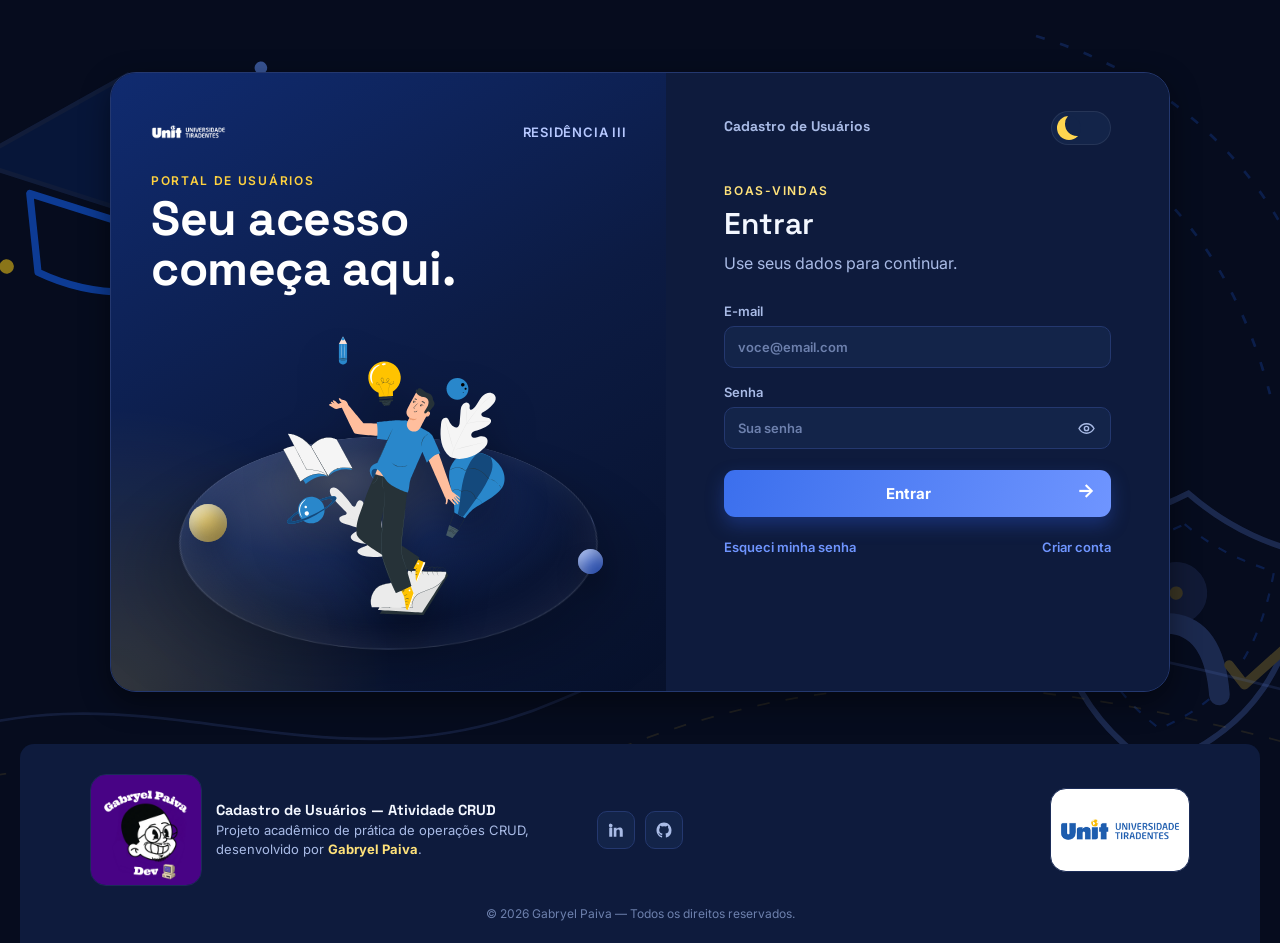
==== commit 51ad7fd7: "Atualização em bugs do front e atualização da tela de ADM" ====
--- a/src/main/resources/static/index.html
+++ b/src/main/resources/static/index.html
@@ -8,10 +8,10 @@
     <link rel="preconnect" href="https://fonts.googleapis.com">
     <link rel="preconnect" href="https://fonts.gstatic.com" crossorigin>
     <link href="https://fonts.googleapis.com/css2?family=Inter:wght@400;500;600;700&family=Space+Grotesk:wght@500;600;700&display=swap" rel="stylesheet">
-    <link rel="stylesheet" href="css/style.css?v=20260814-20">
+    <link rel="stylesheet" href="css/style.css?v=20260816-2">
 </head>
 <body class="auth-body" data-theme="dark">
-<div class="page-backdrop" aria-hidden="true"><img src="assets/background-auth.svg?v=20260814-20" alt=""><img class="backdrop-boost" src="assets/background-auth.svg?v=20260814-20" alt=""><img class="backdrop-boost" src="assets/background-auth.svg?v=20260814-20" alt=""><img class="graduation-backdrop" src="assets/background-graduation.svg?v=20260814-20" alt=""></div>
+<div class="page-backdrop" aria-hidden="true"><picture><source media="(max-width: 480px)" srcset="assets/background-auth-mobile.svg"><source media="(max-width: 900px)" srcset="assets/background-auth-tablet.svg"><img src="assets/background-auth.svg?v=20260816-1" alt=""></picture><img class="graduation-backdrop" src="assets/background-graduation.svg?v=20260816-1" alt=""></div>
 <div class="pencil-loader-overlay" id="pencilLoader" aria-live="polite" aria-label="Processando"><p class="unit-scan-loader"><span>UNIT</span></p></div>
 
 <main class="auth-page">
--- a/src/main/resources/static/css/style.css
+++ b/src/main/resources/static/css/style.css
@@ -585,6 +585,20 @@
   max-width: 320px;
 }
 
+.split-illustration > svg { display: none; }
+.admin-illustration {
+  width: 100%;
+  height: auto;
+  max-width: 360px;
+  filter: drop-shadow(0 20px 24px rgba(5, 12, 35, .28));
+  animation: admin-dashboard-float 4.6s ease-in-out infinite;
+}
+
+@keyframes admin-dashboard-float {
+  0%, 100% { transform: translateY(0) rotate(-.35deg); }
+  50% { transform: translateY(-10px) rotate(.35deg); }
+}
+
 .split-divider {
   width: 4px;
   background: linear-gradient(180deg, var(--highlight), var(--accent-strong));
@@ -1124,6 +1138,11 @@
   .footer-texto {
     max-width: none;
   }
+  .footer-unit {
+    justify-self: center;
+    width: 100%;
+    justify-content: center;
+  }
 }
 
 /* =========================================================
@@ -1674,6 +1693,12 @@
   opacity: .82;
   transform: none;
 }
+.page-backdrop picture {
+  position: absolute;
+  inset: 0;
+  display: block;
+}
+.page-backdrop picture > img { position: absolute; inset: 0; }
 .page-backdrop .backdrop-boost { display: none; }
 .auth-body .page-backdrop img { object-position: center; opacity: .72; }
 .auth-body::before { display: none; }
@@ -1689,8 +1714,8 @@
   opacity: .82;
 }
 .auth-body[data-theme="dark"] .page-backdrop .graduation-backdrop {
-  opacity: .46;
-  filter: grayscale(1) brightness(0) invert(1);
+  opacity: .58;
+  filter: saturate(1.25) brightness(.92);
 }
 .auth-body[data-theme="light"] .page-backdrop .graduation-backdrop {
   opacity: .7;
@@ -1700,3 +1725,58 @@
 /* O rodape do login segue o mesmo bloco das demais telas. */
 .auth-footer { width: 100%; margin-top: auto; margin-right: 0; margin-left: 0; }
 @media (max-width: 640px) { .auth-footer { width: 100%; margin-right: 0; margin-left: 0; } }
+
+/* Artes responsivas: preservam a leitura do conteúdo em tablet e celular. */
+@media (max-width: 900px) {
+  .page-backdrop picture > img { object-position: center; opacity: .9; }
+  .auth-showcase .showcase-copy { margin-top: 30px; }
+  .login-art-stage {
+    position: relative;
+    right: auto;
+    bottom: auto;
+    width: 100%;
+    min-height: 185px;
+    margin: 4px auto -10px;
+    opacity: .88;
+  }
+  .login-art-stage::before { width: min(62%, 240px); transform: rotateX(63deg) translateY(54px); }
+  .login-illustration { width: min(72%, 250px); height: 190px; }
+  .art-orb-one { width: 27px; height: 27px; left: 18%; }
+  .art-orb-two { width: 18px; height: 18px; right: 17%; }
+}
+
+@media (max-width: 480px) {
+  .login-art-stage { min-height: 145px; margin-top: 8px; }
+  .login-illustration { width: min(68%, 190px); height: 145px; }
+  .login-art-stage::before { width: min(58%, 175px); transform: rotateX(63deg) translateY(42px); }
+  .auth-showcase { padding-bottom: 18px; }
+  .admin-illustration { max-width: 245px; }
+}
+
+@media (prefers-reduced-motion: reduce) {
+  .admin-illustration { animation: none; }
+}
+
+/* Regra final compartilhada pelos footers de login, ADM e usuário. */
+@media (max-width: 640px) {
+  body .site-footer .footer-inner {
+    grid-template-columns: minmax(0, 1fr);
+    justify-items: center;
+    text-align: center;
+  }
+  body .site-footer .footer-brand,
+  body .site-footer .footer-social,
+  body .site-footer .footer-unit {
+    justify-self: center;
+  }
+  body .site-footer .footer-unit {
+    display: flex;
+    width: 100%;
+    align-items: center;
+    justify-content: center;
+  }
+  body .site-footer .footer-logo-unit {
+    margin-right: auto;
+    margin-left: auto;
+  }
+}
